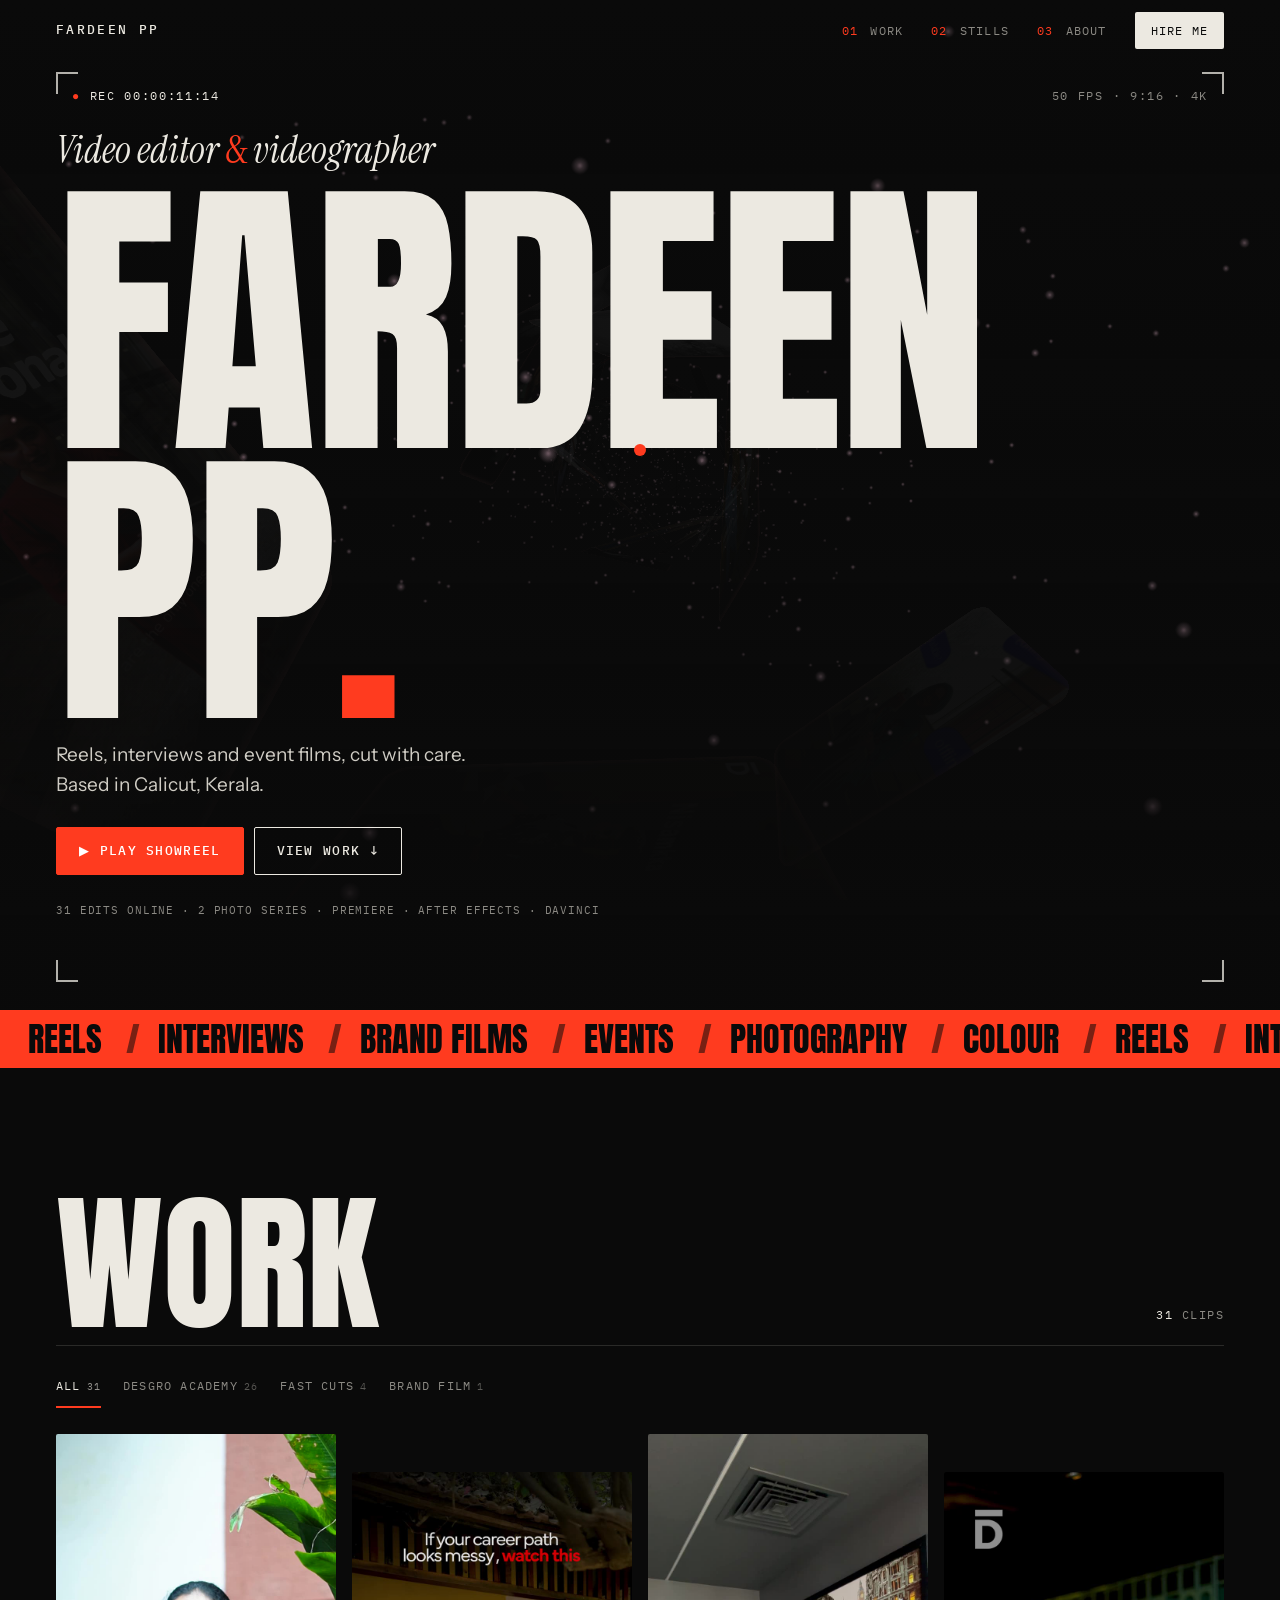
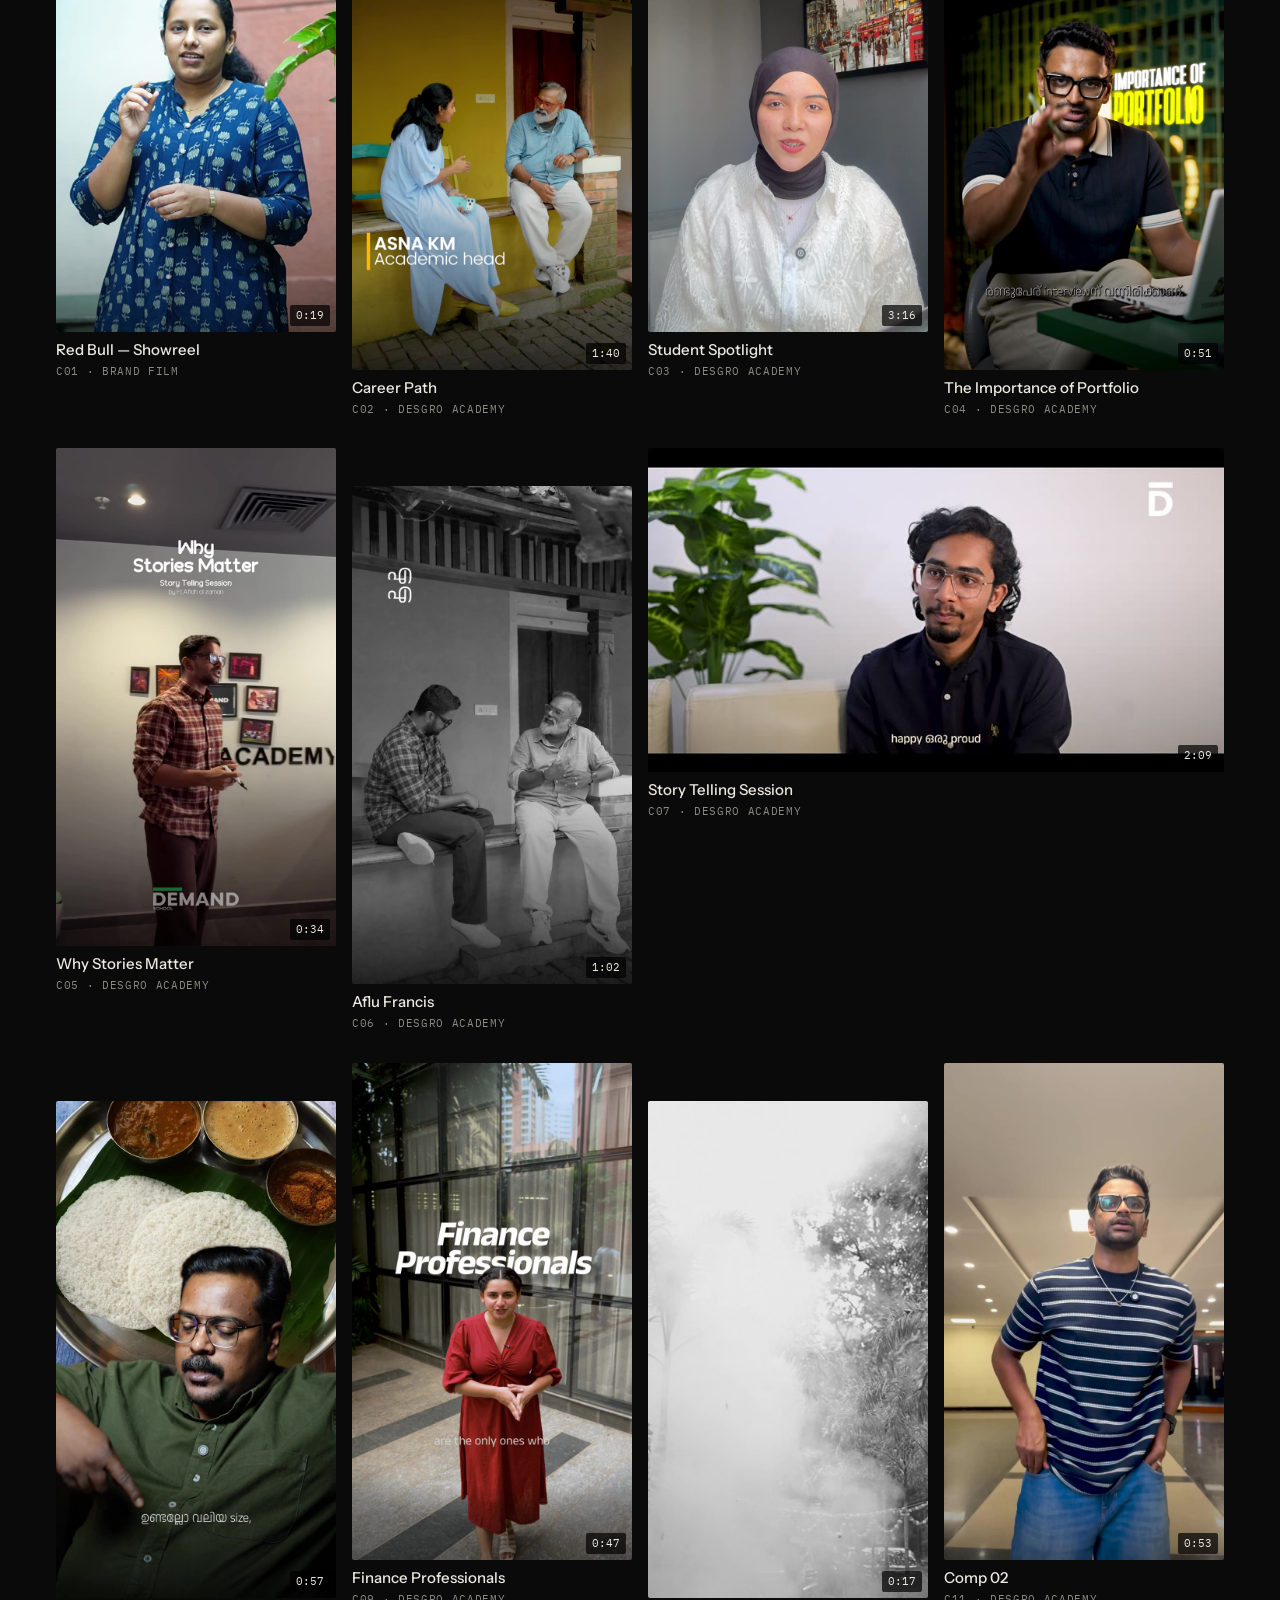
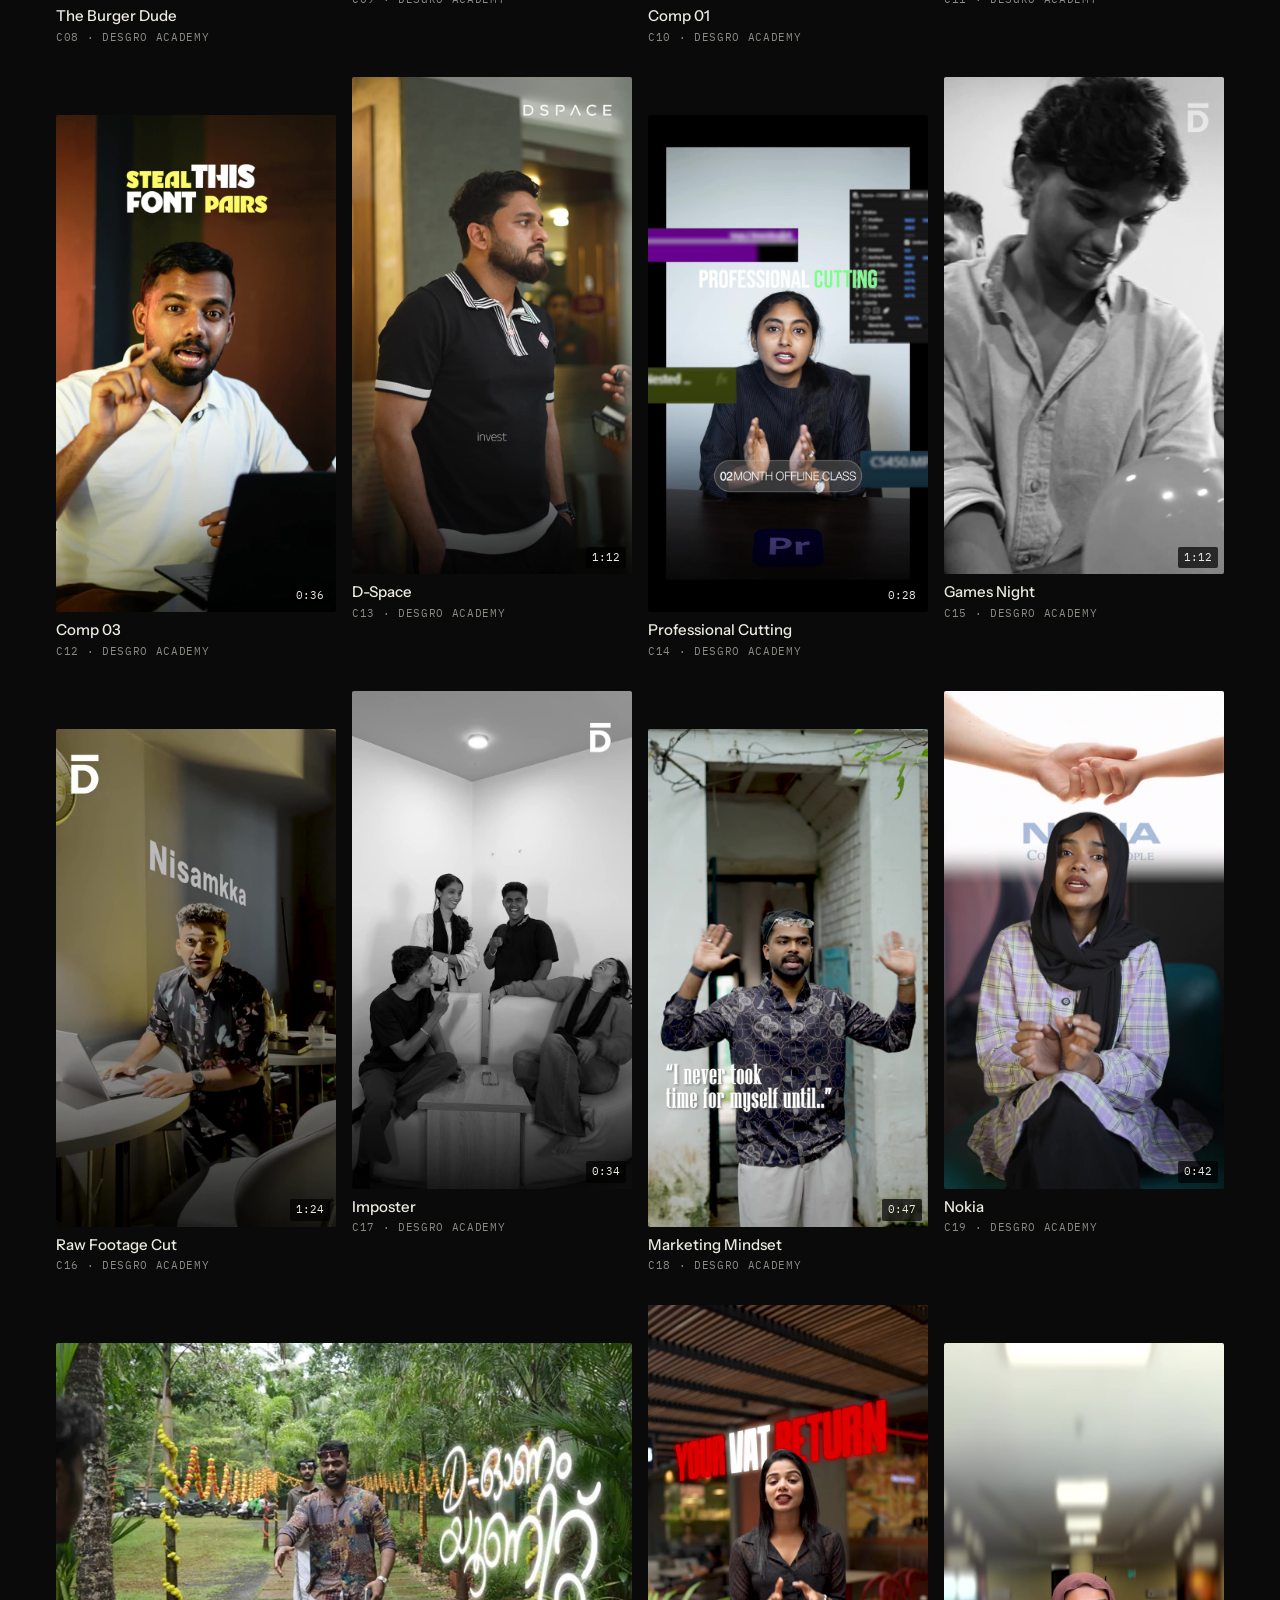
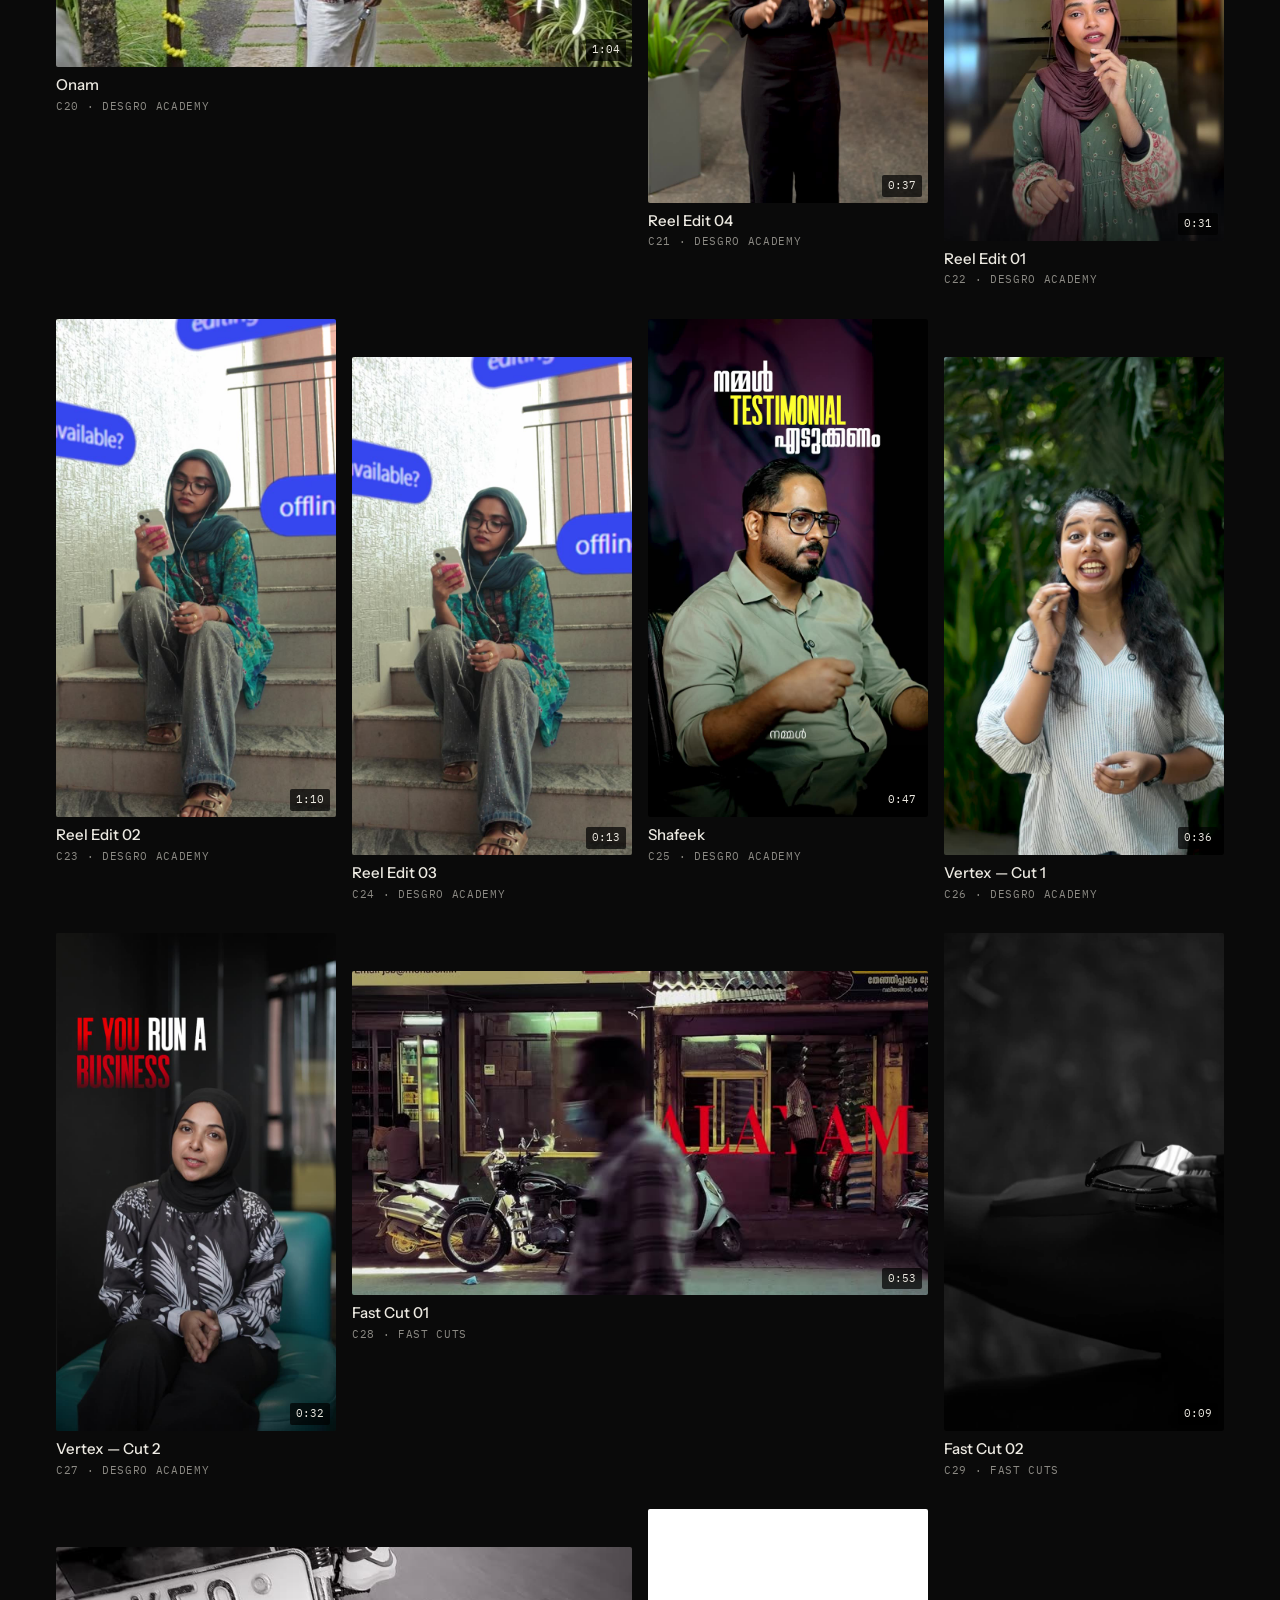
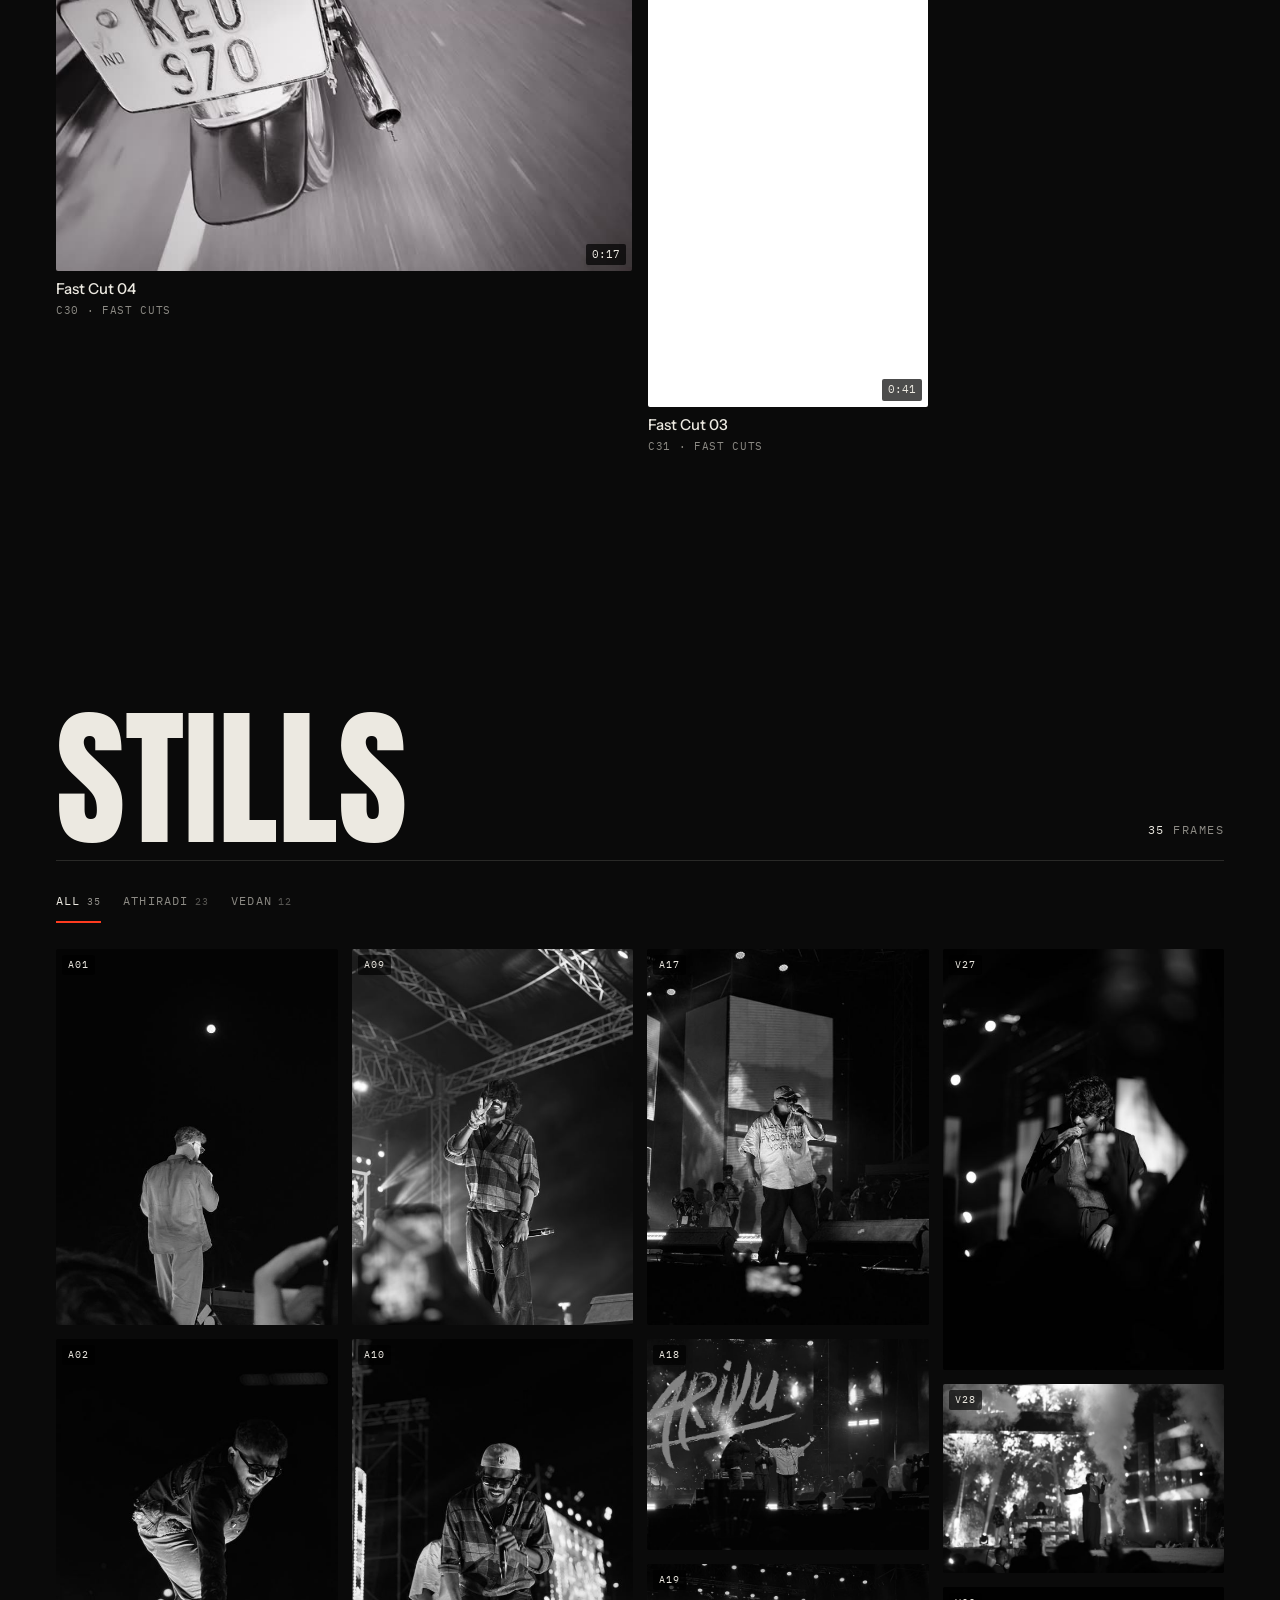
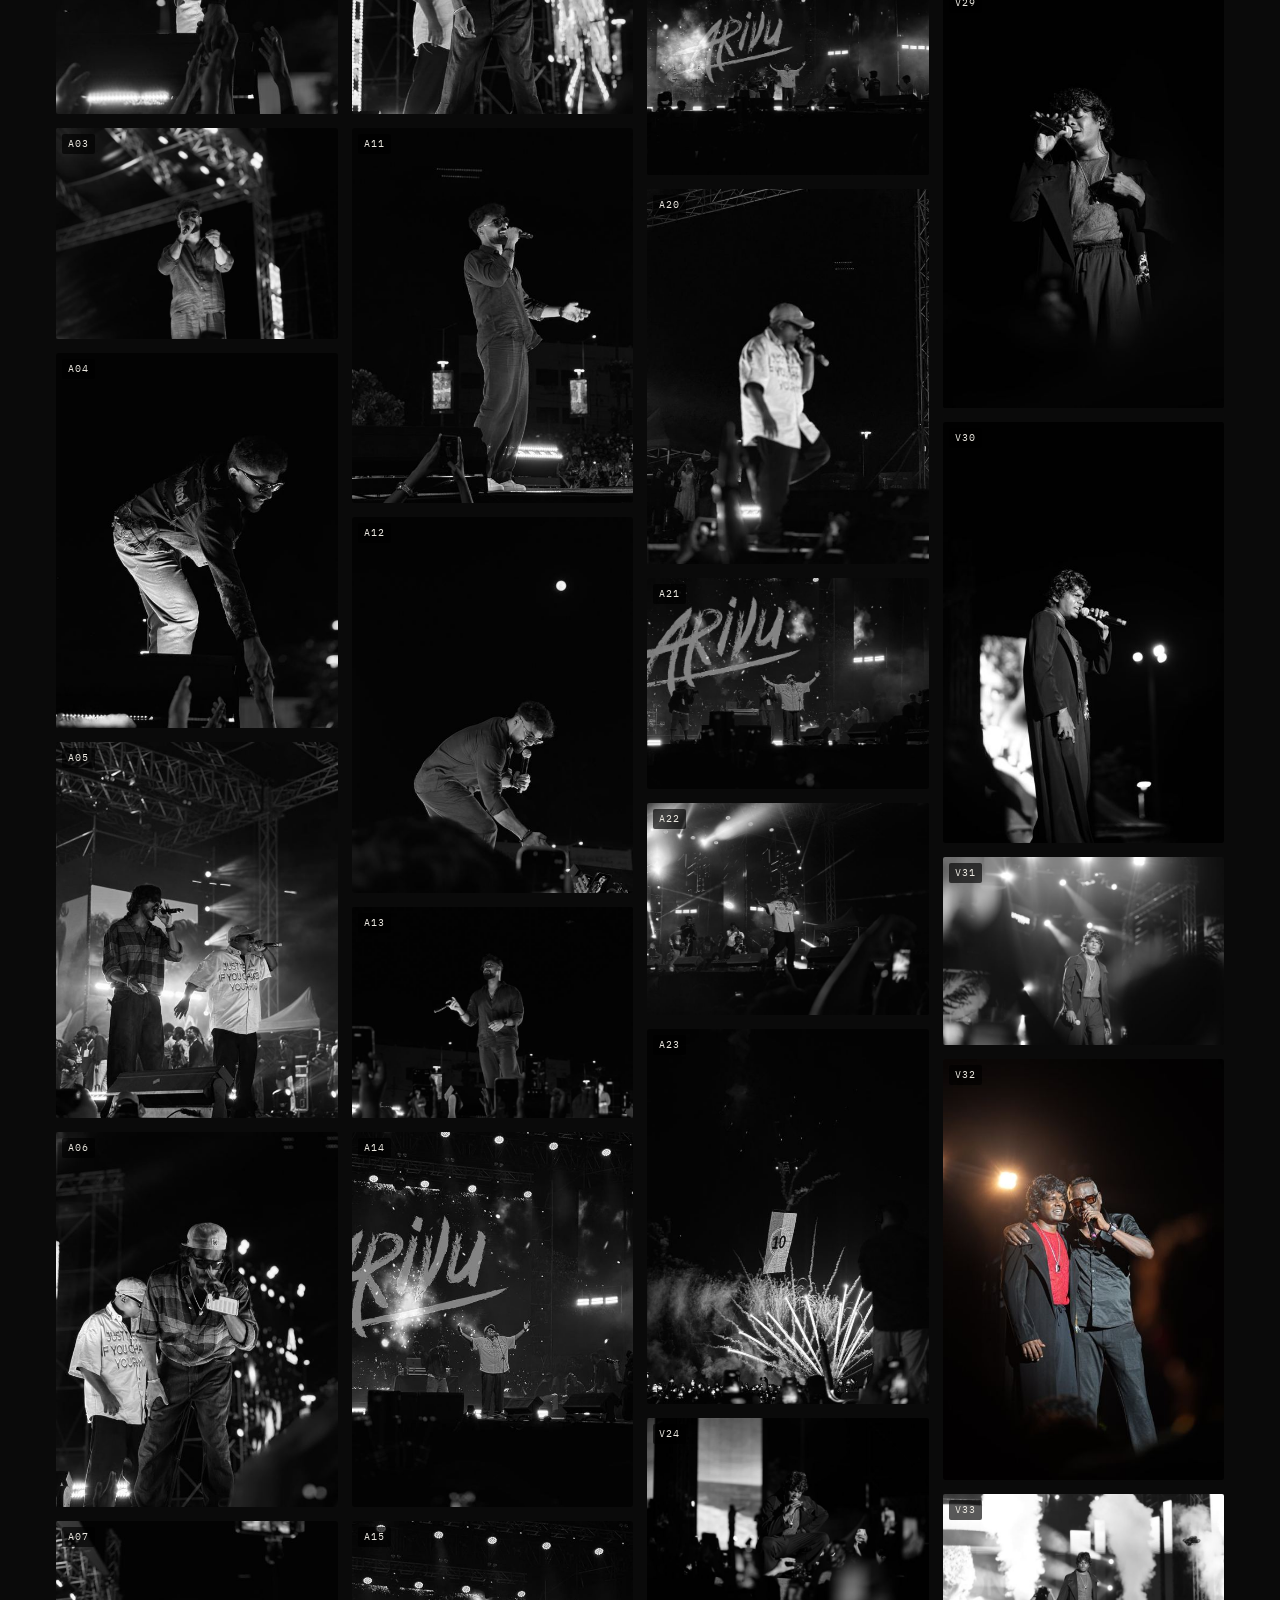
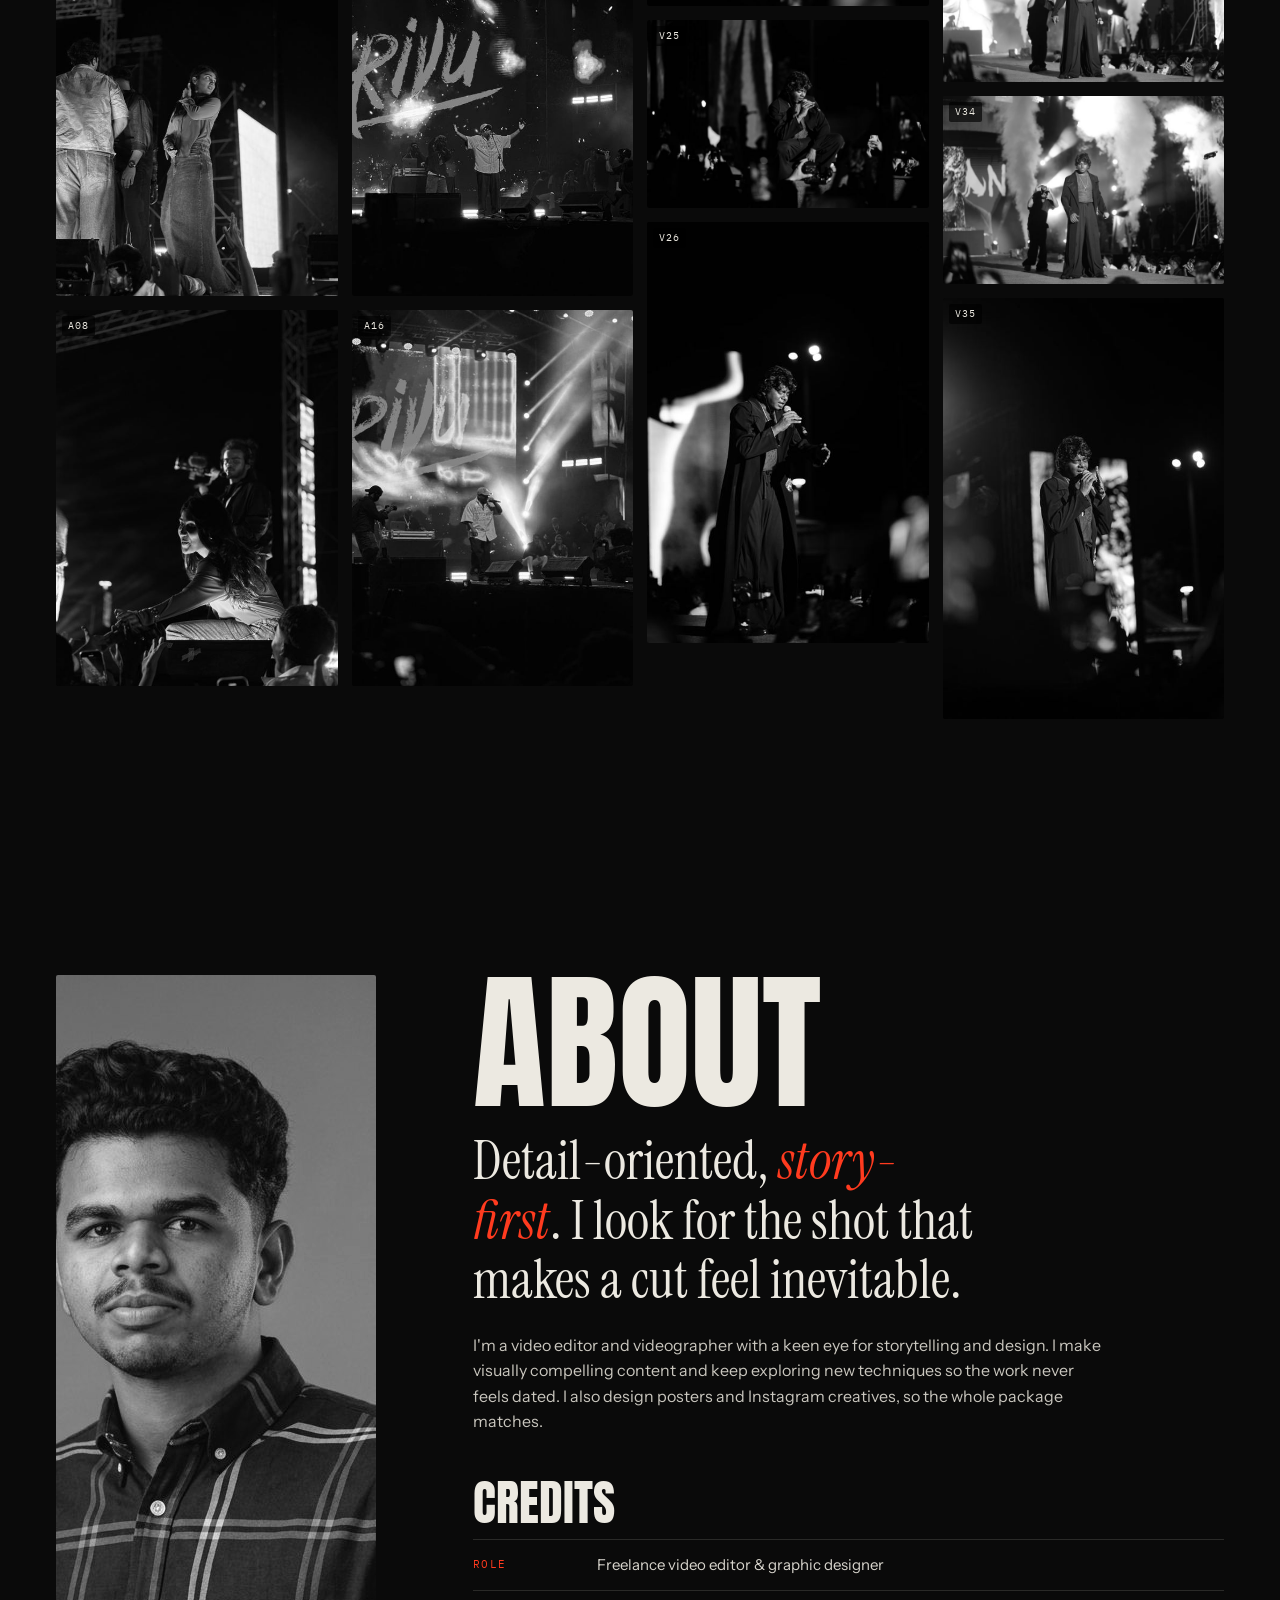
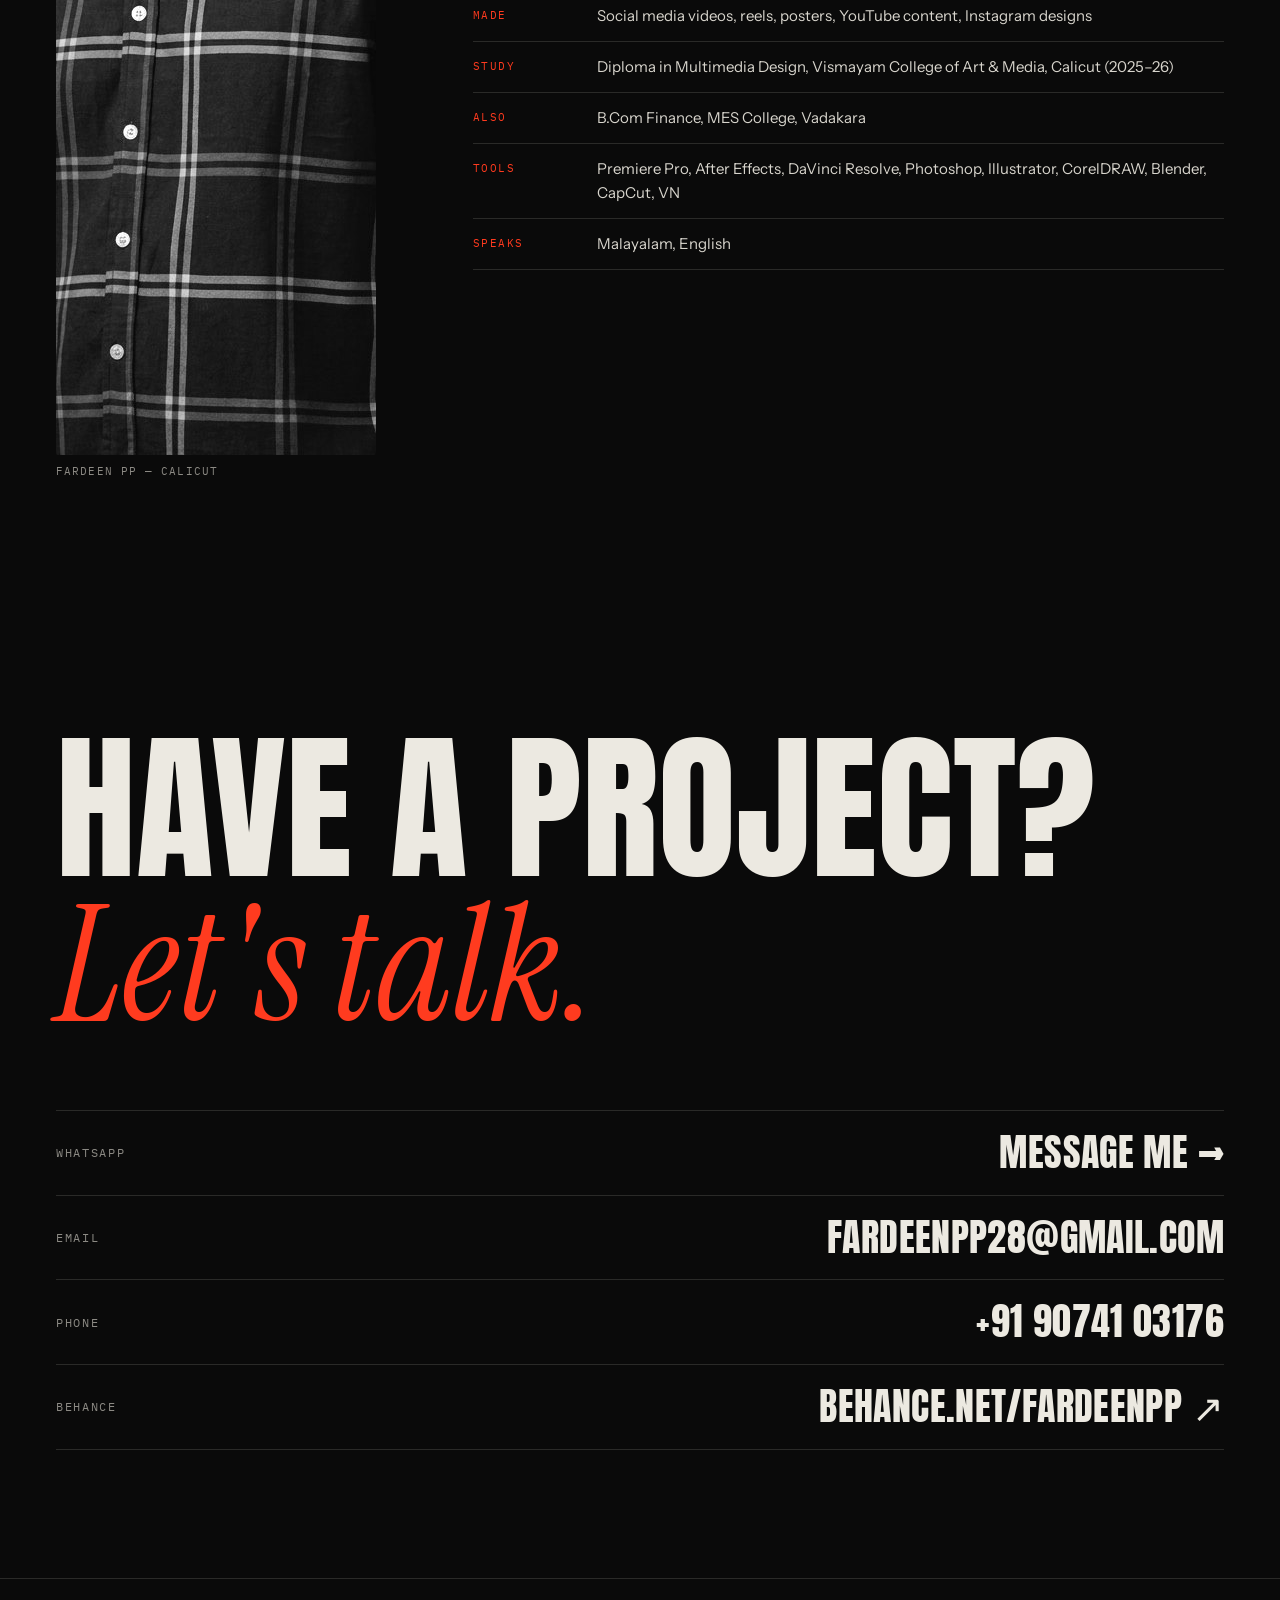
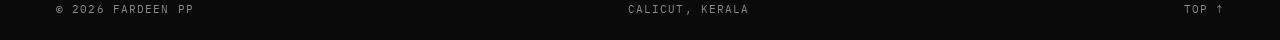
==== index.html @ 53437311 "Fardeen PP portfolio website Static portfolio: viewfinder-style hero, full-page Three.js background," ====
<!DOCTYPE html>
<html lang="en">
<head>
<meta charset="utf-8">
<meta name="viewport" content="width=device-width, initial-scale=1, viewport-fit=cover">
<title>Fardeen PP — Video Editor & Videographer, Calicut</title>
<meta name="description" content="Fardeen PP is a video editor and videographer based in Calicut, Kerala. Reels, interviews, brand and event films, and photography.">
<meta name="theme-color" content="#0a0a0a">
<meta property="og:type" content="website">
<meta property="og:title" content="Fardeen PP — Video Editor & Videographer">
<meta property="og:description" content="Reels, interviews, brand and event films from Calicut, Kerala.">
<link rel="icon" href="assets/favicon.svg" type="image/svg+xml">
<link rel="preconnect" href="https://fonts.googleapis.com">
<link rel="preconnect" href="https://fonts.gstatic.com" crossorigin>
<link href="https://fonts.googleapis.com/css2?family=Anton&family=Instrument+Serif:ital@0;1&family=IBM+Plex+Mono:wght@400;500&family=Instrument+Sans:wght@400;500;600&display=swap" rel="stylesheet">
<link rel="stylesheet" href="css/style.css">
<script type="application/ld+json">
{"@context":"https://schema.org","@type":"Person","name":"Fardeen PP","jobTitle":"Video Editor & Videographer",
"email":"fardeenpp28@gmail.com","telephone":"+919074103176","address":{"@type":"PostalAddress","addressLocality":"Calicut","addressRegion":"Kerala","addressCountry":"IN"},
"sameAs":["https://www.behance.net/fardeenpp"]}
</script>
</head>
<body class="loading">
<div class="loader" id="loader" role="status" aria-live="polite" aria-label="Loading portfolio">
  <span class="vf-c tl"></span><span class="vf-c tr"></span><span class="vf-c bl"></span><span class="vf-c br"></span>
  <div class="ld-top"><span>FARDEEN PP</span><span><b class="rec">●</b> LOADING REEL</span></div>
  <div class="ld-mid"><b id="ldPct">0</b><span>%</span></div>
  <div class="ld-bot"><span id="ldTc">00:00:00:00</span><span class="ld-bar"><i id="ldBar"></i></span></div>
</div>
<noscript><style>.loader{display:none!important}body.loading{overflow:auto!important}h1 .ln>span,.lede,.hero-actions,.hero-meta,.role{animation-play-state:running!important}</style></noscript>
<canvas class="bg3d" id="hero3d" aria-hidden="true"></canvas>
<div class="progress" id="progress"></div>
<div class="cursor" id="cursor" aria-hidden="true"><span id="cursorLabel"></span></div>
<a class="skip" href="#work">Skip to work</a>

<header class="nav" id="nav">
  <a href="#top" class="brand" aria-label="Fardeen PP — home">FARDEEN PP</a>
  <nav class="nav-links" aria-label="Primary">
    <a href="#work"><i>01</i> Work</a>
    <a href="#photography"><i>02</i> Stills</a>
    <a href="#about"><i>03</i> About</a>
    <a href="#contact" class="nav-cta">Hire me</a>
  </nav>
  <button class="menu-btn" id="menuBtn" aria-expanded="false" aria-controls="menu"><span>Menu</span></button>
</header>
<div class="menu" id="menu" hidden>
  <a href="#work"><i>01</i> Work</a>
  <a href="#photography"><i>02</i> Stills</a>
  <a href="#about"><i>03</i> About</a>
  <a href="#contact"><i>04</i> Contact</a>
  <p>fardeenpp28@gmail.com<br>+91 90741 03176</p>
</div>

<main id="top">
  <!-- HERO — styled as a camera viewfinder -->
  <section class="hero">
    <div class="hero-reel" aria-hidden="true" id="heroReel"></div>
    <div class="hero-shade"></div>

    <div class="vf" aria-hidden="true">
      <span class="vf-c tl"></span><span class="vf-c tr"></span><span class="vf-c bl"></span><span class="vf-c br"></span>
      <div class="vf-top"><span><b class="rec">●</b> REC <time id="tc">00:00:00:00</time></span><span class="vf-r">50 FPS · 9:16 · 4K</span></div>
    </div>

    <div class="hero-inner">
      <p class="role">Video editor <i>&amp;</i> videographer</p>
      <h1 aria-label="Fardeen PP">
        <span class="ln"><span>Fardeen</span></span>
        <span class="ln"><span>PP<em>.</em></span></span>
      </h1>
      <p class="lede">Reels, interviews and event films, cut with care. Based in Calicut, Kerala.</p>
      <div class="hero-actions">
        <button class="btn btn-solid" data-play="red-bull-red-bull">▶ Play showreel</button>
        <a class="btn" href="#work">View work ↓</a>
      </div>
      <p class="hero-meta"><span id="statVideos">30</span> edits online · 2 photo series · Premiere · After Effects · DaVinci</p>
    </div>
  </section>

  <!-- BAND -->
  <div class="band" aria-hidden="true">
    <div class="band-track">
      <span>Reels</span><span>Interviews</span><span>Brand films</span><span>Events</span><span>Photography</span><span>Colour</span>
      <span>Reels</span><span>Interviews</span><span>Brand films</span><span>Events</span><span>Photography</span><span>Colour</span>
    </div>
  </div>

  <!-- WORK -->
  <section class="section" id="work">
    <div class="wrap">
      <header class="head">
        <h2>Work</h2>
        <p class="count"><span id="workCount">0</span> clips</p>
      </header>
      <div class="tabs" role="tablist" aria-label="Filter work" id="filters"></div>
      <div class="grid" id="videoGrid"></div>
    </div>
  </section>

  <!-- PHOTOGRAPHY -->
  <section class="section alt" id="photography">
    <div class="wrap">
      <header class="head">
        <h2>Stills</h2>
        <p class="count"><span id="photoCount">0</span> frames</p>
      </header>
      <div class="tabs" id="photoFilters" role="tablist" aria-label="Photo series"></div>
      <div class="masonry" id="photoGrid"></div>
    </div>
  </section>

  <!-- ABOUT -->
  <section class="section" id="about">
    <div class="wrap about">
      <figure class="about-photo">
        <img src="assets/fardeen-portrait.jpg" alt="Portrait of Fardeen PP" width="720" height="1080" loading="lazy">
        <figcaption>Fardeen PP — Calicut</figcaption>
      </figure>
      <div class="about-copy">
        <h2>About</h2>
        <p class="pull">Detail-oriented, <i>story-first</i>. I look for the shot that makes a cut feel inevitable.</p>
        <p>I'm a video editor and videographer with a keen eye for storytelling and design. I make visually compelling content and keep exploring new techniques so the work never feels dated. I also design posters and Instagram creatives, so the whole package matches.</p>

        <h3>Credits</h3>
        <dl class="credits">
          <div><dt>Role</dt><dd>Freelance video editor &amp; graphic designer</dd></div>
          <div><dt>Made</dt><dd>Social media videos, reels, posters, YouTube content, Instagram designs</dd></div>
          <div><dt>Study</dt><dd>Diploma in Multimedia Design, Vismayam College of Art &amp; Media, Calicut (2025–26)</dd></div>
          <div><dt>Also</dt><dd>B.Com Finance, MES College, Vadakara</dd></div>
          <div><dt>Tools</dt><dd>Premiere Pro, After Effects, DaVinci Resolve, Photoshop, Illustrator, CorelDRAW, Blender, CapCut, VN</dd></div>
          <div><dt>Speaks</dt><dd>Malayalam, English</dd></div>
        </dl>
      </div>
    </div>
  </section>

  <!-- CONTACT -->
  <section class="section contact" id="contact">
    <div class="wrap">
      <h2 class="big">Have a project?<br><i>Let's talk.</i></h2>
      <ul class="links">
        <li><a href="https://wa.me/919074103176?text=Hi%20Fardeen%2C%20I%20saw%20your%20portfolio%20and%20would%20like%20to%20work%20together." target="_blank" rel="noopener"><span>WhatsApp</span><b>Message me →</b></a></li>
        <li><a href="mailto:fardeenpp28@gmail.com"><span>Email</span><b>fardeenpp28@gmail.com</b></a></li>
        <li><a href="tel:+919074103176"><span>Phone</span><b>+91 90741 03176</b></a></li>
        <li><a href="https://www.behance.net/fardeenpp" target="_blank" rel="noopener"><span>Behance</span><b>behance.net/fardeenpp ↗</b></a></li>
      </ul>
    </div>
  </section>
</main>

<footer class="footer">
  <div class="wrap">
    <span>© <span id="yr">2026</span> Fardeen PP</span>
    <span>Calicut, Kerala</span>
    <a href="#top">Top ↑</a>
  </div>
</footer>

<!-- LIGHTBOX -->
<div class="lightbox" id="lightbox" role="dialog" aria-modal="true" aria-label="Media viewer" hidden>
  <button class="lb-close" aria-label="Close">Close ✕</button>
  <button class="lb-nav prev" aria-label="Previous">←</button>
  <button class="lb-nav next" aria-label="Next">→</button>
  <div class="lb-stage" id="lbStage"></div>
  <p class="lb-caption" id="lbCaption"></p>
</div>

<script src="js/data.js"></script>
<script src="js/main.js"></script>
<script type="module" src="js/hero3d.js"></script>
<script>setTimeout(function(){var l=document.getElementById("loader");if(l&&document.body.classList.contains("loading")){document.body.classList.remove("loading");document.body.classList.add("ready");l.style.display="none"}},12000)</script>
</body>
</html>
---- css/style.css ----
/* Fardeen PP — portfolio. Mobile-first. Visual language: camera viewfinder, timecode, clip numbers, film credits. */
:root{
  --bg:#0a0a0a; --paper:#ece9e1; --mut:#8c8a84; --line:#2a2a28; --rec:#ff3b1f;
  --display:"Anton","Impact","Arial Narrow",sans-serif;
  --serif:"Instrument Serif",Georgia,serif;
  --mono:"IBM Plex Mono",ui-monospace,Menlo,monospace;
  --body:"Instrument Sans",system-ui,-apple-system,"Segoe UI",sans-serif;
  --pad:clamp(16px,4.5vw,56px); --wrap:1320px;
}
*{box-sizing:border-box;margin:0;padding:0;-webkit-tap-highlight-color:transparent}
html{scroll-behavior:smooth;scroll-padding-top:64px;-webkit-text-size-adjust:100%}
body{background:var(--bg);color:var(--paper);font:400 16px/1.6 var(--body);-webkit-font-smoothing:antialiased;overflow-x:hidden}
img,video{display:block;max-width:100%}
a{color:inherit;text-decoration:none}
button{font:inherit;color:inherit;background:none;border:0;cursor:pointer;text-align:inherit}
ul{list-style:none}
i{font-style:normal}
:focus-visible{outline:2px solid var(--rec);outline-offset:3px}
.skip{position:absolute;left:-999px;top:8px;background:var(--rec);color:#fff;padding:8px 14px;z-index:300}
.skip:focus{left:8px}
.wrap{max-width:var(--wrap);margin:0 auto;padding:0 var(--pad);position:relative;z-index:1}
.mono,.brand,.nav a,.tabs button,.count,.hero-meta,.vf,.credits dt,figcaption,.card .meta small,.dur,.photo .no,.lb-caption,.footer{font-family:var(--mono)}

/* ---------- 3D background (fixed, whole page) ---------- */
.bg3d{position:fixed;inset:0;width:100%;height:100%;z-index:-1;pointer-events:none}
.progress{position:fixed;top:0;left:0;height:3px;width:100%;z-index:90;background:var(--rec);transform-origin:0 50%;transform:scaleX(0)}

/* ---------- NAV ---------- */
.nav{position:fixed;inset:0 0 auto 0;z-index:80;display:flex;justify-content:space-between;align-items:center;
  padding:calc(12px + env(safe-area-inset-top)) var(--pad) 12px;transition:background .3s}
.nav.scrolled{background:rgba(10,10,10,.82);backdrop-filter:blur(10px);-webkit-backdrop-filter:blur(10px)}
.brand{font-size:13px;font-weight:500;letter-spacing:.18em}
.nav-links{display:none;gap:28px;font-size:12px;letter-spacing:.1em;text-transform:uppercase;align-items:center}
.nav-links a{color:var(--mut);transition:color .2s}
.nav-links a:hover{color:var(--paper)}
.nav-links i{color:var(--rec);margin-right:4px}
.nav-links .nav-cta{color:#0a0a0a;background:var(--paper);padding:9px 16px;border-radius:2px}
.nav-links .nav-cta:hover{background:var(--rec);color:#fff}
.menu-btn{font:500 12px var(--mono);letter-spacing:.14em;text-transform:uppercase;border:1px solid #555;padding:0 14px;height:40px;border-radius:2px}
.menu{position:fixed;inset:0;z-index:70;background:rgba(10,10,10,.97);display:flex;flex-direction:column;justify-content:center;gap:4px;padding:90px var(--pad) 40px}
.menu[hidden]{display:none}
.menu a{font:400 clamp(44px,13vw,72px)/1.15 var(--display);text-transform:uppercase}
.menu a i{font:400 13px var(--mono);color:var(--rec);vertical-align:top;margin-right:10px}
.menu p{margin-top:28px;font:400 13px/1.7 var(--mono);color:var(--mut)}
body.menu-open{overflow:hidden}

/* ---------- HERO / viewfinder ---------- */
.hero{position:relative;min-height:100svh;display:flex;align-items:flex-end;overflow:hidden}
.hero-reel{position:absolute;inset:0;z-index:-2;display:flex;gap:8px;padding:0 8px;opacity:.5}
.hero-col{flex:1;display:flex;flex-direction:column;gap:8px}
.hero-col img{width:100%;aspect-ratio:9/16;object-fit:cover}
body.webgl .hero-reel{display:none}
.hero-shade{position:absolute;inset:0;z-index:-1;
  background:linear-gradient(to top,rgba(10,10,10,.92) 8%,rgba(10,10,10,.35) 55%,rgba(10,10,10,.6))}
.vf{position:absolute;inset:calc(72px + env(safe-area-inset-top)) var(--pad) 28px;pointer-events:none;font-size:11px;letter-spacing:.14em;text-transform:uppercase}
.vf-c{position:absolute;width:22px;height:22px;border:0 solid rgba(236,233,225,.75)}
.vf-c.tl{top:0;left:0;border-width:2px 0 0 2px}.vf-c.tr{top:0;right:0;border-width:2px 2px 0 0}
.vf-c.bl{bottom:0;left:0;border-width:0 0 2px 2px}.vf-c.br{bottom:0;right:0;border-width:0 2px 2px 0}
.vf-top{position:absolute;top:14px;left:16px;right:16px;display:flex;justify-content:space-between;gap:12px;color:var(--paper)}
.vf-r{color:var(--mut);text-align:right}
.rec{color:var(--rec);animation:blink 1.2s steps(2,start) infinite}
@keyframes blink{50%{opacity:0}}
.hero-inner{width:100%;max-width:var(--wrap);margin:0 auto;padding:130px var(--pad) calc(70px + env(safe-area-inset-bottom));will-change:transform,opacity}
.role{font:400 clamp(22px,4.4vw,38px)/1.1 var(--serif);font-style:italic;color:var(--paper);margin-bottom:6px}
.role i{color:var(--rec)}
h1{font:400 clamp(84px,26vw,300px)/.84 var(--display);text-transform:uppercase;letter-spacing:-.01em}
h1 em{font-style:normal;color:var(--rec)}
h1 .ln{display:block;overflow:hidden;padding-top:.06em}
h1 .ln>span{display:inline-block;transform:translateY(105%);animation:rise 1s cubic-bezier(.2,.8,.2,1) forwards}
h1 .ln:nth-child(2)>span{animation-delay:.12s}
@keyframes rise{to{transform:none}}
.lede{max-width:34ch;margin:22px 0 26px;font-size:clamp(16px,2vw,19px);color:#cfccc4}
.hero-actions{display:flex;flex-wrap:wrap;gap:10px}
.btn{display:inline-flex;align-items:center;justify-content:center;gap:10px;min-height:48px;padding:0 22px;border:1px solid var(--paper);border-radius:2px;
  font:500 13px var(--mono);letter-spacing:.1em;text-transform:uppercase;transition:background .2s,color .2s,border-color .2s}
.btn:hover{background:var(--paper);color:#0a0a0a}
.btn-solid{background:var(--rec);border-color:var(--rec);color:#fff}
.btn-solid:hover{background:var(--paper);border-color:var(--paper);color:#0a0a0a}
.hero-meta{margin-top:26px;font-size:11px;letter-spacing:.08em;color:var(--mut);text-transform:uppercase;line-height:1.8}
.lede,.hero-actions,.hero-meta,.role{opacity:0;animation:fadeup .8s .45s ease forwards}
.lede{animation-delay:.6s}.hero-actions{animation-delay:.75s}.hero-meta{animation-delay:.9s}
@keyframes fadeup{from{opacity:0;transform:translateY(14px)}to{opacity:1;transform:none}}

/* ---------- band ---------- */
.band{background:var(--rec);color:#0a0a0a;overflow:hidden;padding:12px 0;position:relative;z-index:2}
.band-track{display:flex;width:max-content;animation:marq 28s linear infinite}
.band span{font:400 clamp(20px,4vw,34px)/1 var(--display);text-transform:uppercase;white-space:nowrap;padding:0 clamp(14px,2.4vw,28px);position:relative}
.band span::after{content:"/";position:absolute;right:-.3em;opacity:.55}
@keyframes marq{to{transform:translateX(-50%)}}

/* ---------- sections ---------- */
.section{padding:clamp(64px,10vw,130px) 0;position:relative}
body.webgl #work{background:rgba(10,10,10,.5)}
body.webgl .section.alt{background:rgba(10,10,10,.4)}
body.webgl #about{background:rgba(10,10,10,.6)}
body.webgl .contact{background:rgba(10,10,10,.5)}
.head{display:flex;justify-content:space-between;align-items:flex-end;gap:16px;border-bottom:1px solid var(--line);padding-bottom:14px;margin-bottom:18px}
h2{font:400 clamp(56px,13vw,150px)/.9 var(--display);text-transform:uppercase}
.count{font-size:12px;letter-spacing:.12em;text-transform:uppercase;color:var(--mut);padding-bottom:.6em}
.count span{color:var(--paper)}
.tabs{display:flex;gap:6px 22px;flex-wrap:wrap;margin-bottom:26px}
.tabs button{font-size:12px;letter-spacing:.1em;text-transform:uppercase;color:var(--mut);padding:10px 0;min-height:44px;border-bottom:2px solid transparent}
.tabs button[aria-selected="true"]{color:var(--paper);border-bottom-color:var(--rec)}
.tabs button:hover{color:var(--paper)}
.tabs small{margin-left:6px;opacity:.6}

/* ---------- video grid: contact-sheet with clip captions ---------- */
.grid{display:grid;grid-template-columns:repeat(2,1fr);gap:22px 10px;align-items:start}
.card{display:block;width:100%;cursor:pointer}
.card.hide{display:none}
.thumb{position:relative;display:block;aspect-ratio:9/16;overflow:hidden;background:#161614;border-radius:2px;outline:1px solid transparent;transition:outline-color .2s}
.card.wide{grid-column:1/-1}
.card.wide .thumb{aspect-ratio:16/9}
.thumb img,.thumb video{position:absolute;inset:0;width:100%;height:100%;object-fit:cover}
.thumb img{transition:transform .6s cubic-bezier(.2,.7,.2,1)}
.thumb video{opacity:0;transition:opacity .25s}
.card.playing video{opacity:1}
.card:hover .thumb{outline-color:var(--rec)}
.card:hover .thumb img{transform:scale(1.04)}
.dur{position:absolute;right:6px;bottom:6px;z-index:2;font-size:11px;background:rgba(0,0,0,.7);padding:2px 6px;border-radius:2px}
.play{position:absolute;left:8px;top:8px;z-index:2;font:500 10px var(--mono);letter-spacing:.12em;background:var(--rec);color:#fff;padding:3px 7px;border-radius:2px;opacity:0;transition:opacity .2s}
.card:hover .play{opacity:1}
.meta{display:block;padding-top:9px}
.meta b{display:block;font:500 15px/1.25 var(--body)}
.meta small{display:block;margin-top:3px;font-size:11px;letter-spacing:.06em;color:var(--mut);text-transform:uppercase}

/* ---------- photos ---------- */
.masonry{columns:2;column-gap:10px}
.photo{position:relative;display:block;width:100%;margin-bottom:10px;break-inside:avoid;overflow:hidden;background:#161614;border-radius:2px;cursor:zoom-in}
.photo img{width:100%;height:auto;transition:transform .6s cubic-bezier(.2,.7,.2,1)}
.photo:hover img{transform:scale(1.04)}
.photo .no{position:absolute;left:6px;top:6px;font-size:10px;letter-spacing:.1em;background:rgba(0,0,0,.65);padding:2px 6px;border-radius:2px}
.photo.hide{display:none}

/* ---------- about ---------- */
.about{display:grid;gap:36px}
.about-photo{max-width:320px}
.about-photo img{width:100%;aspect-ratio:2/3;object-fit:cover;object-position:50% 0;border-radius:2px;filter:grayscale(1) contrast(1.05);transition:filter .5s;transform:scale(1.0)}
.about-photo:hover img{filter:none}
figcaption{margin-top:8px;font-size:11px;letter-spacing:.1em;text-transform:uppercase;color:var(--mut)}
.pull{font:400 clamp(28px,4.6vw,54px)/1.1 var(--serif);margin:22px 0 22px;max-width:20ch}
.pull i{font-style:italic;color:var(--rec)}
.about-copy>p:not(.pull){color:#c9c6be;max-width:58ch}
h3{font:400 clamp(32px,5vw,48px)/1 var(--display);text-transform:uppercase;margin:44px 0 12px}
.credits{border-top:1px solid var(--line)}
.credits div{display:grid;grid-template-columns:76px 1fr;gap:14px;padding:13px 0;border-bottom:1px solid var(--line)}
.credits dt{font-size:11px;letter-spacing:.14em;text-transform:uppercase;color:var(--rec);padding-top:3px}
.credits dd{color:#d8d5cd;font-size:15px}

/* ---------- contact ---------- */
.big{font-size:clamp(52px,12.5vw,180px)}
.big i{font:italic 400 1em/.9 var(--serif);text-transform:none;color:var(--rec)}
.links{margin-top:clamp(36px,6vw,72px);border-top:1px solid var(--line)}
.links a{display:flex;flex-wrap:wrap;justify-content:space-between;align-items:center;gap:6px 20px;padding:20px 0;border-bottom:1px solid var(--line);min-height:64px;transition:padding .25s,background .25s,color .25s}
.links span{font:400 12px var(--mono);letter-spacing:.14em;text-transform:uppercase;color:var(--mut)}
.links b{font:400 clamp(20px,3.4vw,38px)/1.15 var(--display);text-transform:uppercase;letter-spacing:.01em;overflow-wrap:anywhere}
.links a:hover{background:var(--rec);padding-inline:18px;color:#fff}
.links a:hover span{color:#fff}
.footer{padding:22px 0 calc(22px + env(safe-area-inset-bottom));border-top:1px solid var(--line);font-size:11px;letter-spacing:.1em;text-transform:uppercase;color:var(--mut);background:rgba(10,10,10,.9);position:relative;z-index:2}
.footer .wrap{display:flex;justify-content:space-between;gap:12px;flex-wrap:wrap}
.footer a:hover{color:var(--paper)}

/* ---------- lightbox ---------- */
.lightbox{position:fixed;inset:0;z-index:100;background:#050505;display:flex;flex-direction:column;align-items:center;justify-content:center;
  padding:calc(56px + env(safe-area-inset-top)) 12px calc(76px + env(safe-area-inset-bottom))}
.lightbox[hidden]{display:none}
.lb-stage{flex:1;min-height:0;width:100%;display:flex;align-items:center;justify-content:center}
.lb-stage video,.lb-stage img{max-width:100%;max-height:100%;background:#000;border-radius:2px}
.lb-caption{margin-top:10px;color:var(--mut);font-size:11px;letter-spacing:.1em;text-transform:uppercase;text-align:center}
.lb-close{position:absolute;top:calc(10px + env(safe-area-inset-top));right:var(--pad);height:44px;padding:0 14px;font:500 12px var(--mono);letter-spacing:.1em;text-transform:uppercase;border:1px solid #555;border-radius:2px}
.lb-nav{position:absolute;bottom:calc(14px + env(safe-area-inset-bottom));width:56px;height:48px;font:400 22px var(--mono);border:1px solid #555;border-radius:2px;text-align:center}
.lb-nav.prev{left:calc(50% - 64px)}.lb-nav.next{left:calc(50% + 8px)}
.lb-close:hover,.lb-nav:hover{background:var(--paper);color:#0a0a0a}

/* ---------- cursor (desktop) ---------- */
.cursor{position:fixed;left:0;top:0;z-index:200;pointer-events:none;display:none;align-items:center;justify-content:center;
  width:12px;height:12px;margin:-6px 0 0 -6px;background:var(--rec);border-radius:50%;transition:width .2s,height .2s,margin .2s}
.cursor span{font:500 10px var(--mono);letter-spacing:.12em;color:#fff;opacity:0}
@media (hover:hover) and (pointer:fine){
  body.cursor-on,body.cursor-on a,body.cursor-on button{cursor:none}
  body.cursor-on .cursor{display:flex}
  .cursor.big{width:76px;height:76px;margin:-38px 0 0 -38px}.cursor.big span{opacity:1}
  .cursor.link{width:34px;height:34px;margin:-17px 0 0 -17px;background:rgba(255,59,31,.35)}
}

/* ---------- reveal ---------- */
.reveal{opacity:0;transform:translateY(26px);transition:opacity .7s,transform .7s cubic-bezier(.2,.7,.2,1)}
.reveal.in{opacity:1;transform:none}

/* ---------- tablet+ ---------- */
@media (min-width:700px){
  .grid{grid-template-columns:repeat(3,1fr);gap:30px 16px}
  .card.wide{grid-column:span 2}
  .grid .card:nth-child(3n+2){margin-top:34px}      /* staggered, like a hand-laid contact sheet */
  .masonry{columns:3;column-gap:14px}.photo{margin-bottom:14px}
  .about{grid-template-columns:minmax(220px,340px) 1fr;gap:clamp(32px,6vw,90px)}
  .about-photo{position:sticky;top:90px;align-self:start}
  .credits div{grid-template-columns:110px 1fr}
}
@media (min-width:900px){
  .nav-links{display:flex}.menu-btn{display:none}
  .hero-inner{padding-bottom:90px}
  .vf{font-size:12px}
}
@media (min-width:1200px){
  .grid{grid-template-columns:repeat(4,1fr)}
  .grid .card:nth-child(3n+2){margin-top:0}
  .grid .card:nth-child(4n+2),.grid .card:nth-child(4n+4){margin-top:38px}
  .masonry{columns:4}
}
@media (max-width:380px){.vf-r{display:none}}
@media (hover:none){.play{display:none}}
@media (prefers-reduced-motion:reduce){
  *,*::before,*::after{animation:none!important;transition:none!important}
  html{scroll-behavior:auto}
  .reveal,.lede,.hero-actions,.hero-meta,.role,h1 .ln>span{opacity:1;transform:none}
}

/* ---------- loading screen + gated intro ---------- */
body.loading{overflow:hidden}
.loader{position:fixed;inset:0;z-index:500;background:#0a0a0a;color:var(--paper);display:flex;flex-direction:column;justify-content:space-between;
  padding:calc(28px + env(safe-area-inset-top)) var(--pad) calc(28px + env(safe-area-inset-bottom));transition:transform 1.1s cubic-bezier(.77,0,.18,1)}
.loader.done{transform:translateY(-101%)}
.loader .vf-c{position:absolute;width:22px;height:22px;border:0 solid rgba(236,233,225,.7)}
.loader .vf-c.tl{top:14px;left:14px;border-width:2px 0 0 2px}.loader .vf-c.tr{top:14px;right:14px;border-width:2px 2px 0 0}
.loader .vf-c.bl{bottom:14px;left:14px;border-width:0 0 2px 2px}.loader .vf-c.br{bottom:14px;right:14px;border-width:0 2px 2px 0}
.ld-top,.ld-bot{display:flex;justify-content:space-between;align-items:center;gap:16px;font:400 12px var(--mono);letter-spacing:.16em;text-transform:uppercase;padding:0 8px}
.ld-mid{display:flex;align-items:flex-start;justify-content:center}
.ld-mid b{font:400 clamp(110px,34vw,320px)/.85 var(--display);font-variant-numeric:tabular-nums;min-width:2.1ch;text-align:right}
.ld-mid span{font:400 clamp(24px,6vw,56px)/1 var(--display);color:var(--rec);margin:.12em 0 0 .08em}
.ld-bar{flex:1;max-width:60%;height:2px;background:#2a2a28;position:relative;overflow:hidden}
.ld-bar i{position:absolute;inset:0;background:var(--rec);transform-origin:0 50%;transform:scaleX(0)}
/* hero intro waits for the loader to finish */
body:not(.ready) h1 .ln>span,body:not(.ready) .role,body:not(.ready) .lede,body:not(.ready) .hero-actions,body:not(.ready) .hero-meta{animation-play-state:paused}
body:not(.ready) .vf{opacity:0}
.vf{transition:opacity 1.2s .6s}
h1 .ln>span{animation-duration:1.5s}
@media (prefers-reduced-motion:reduce){.loader{transition:none}}
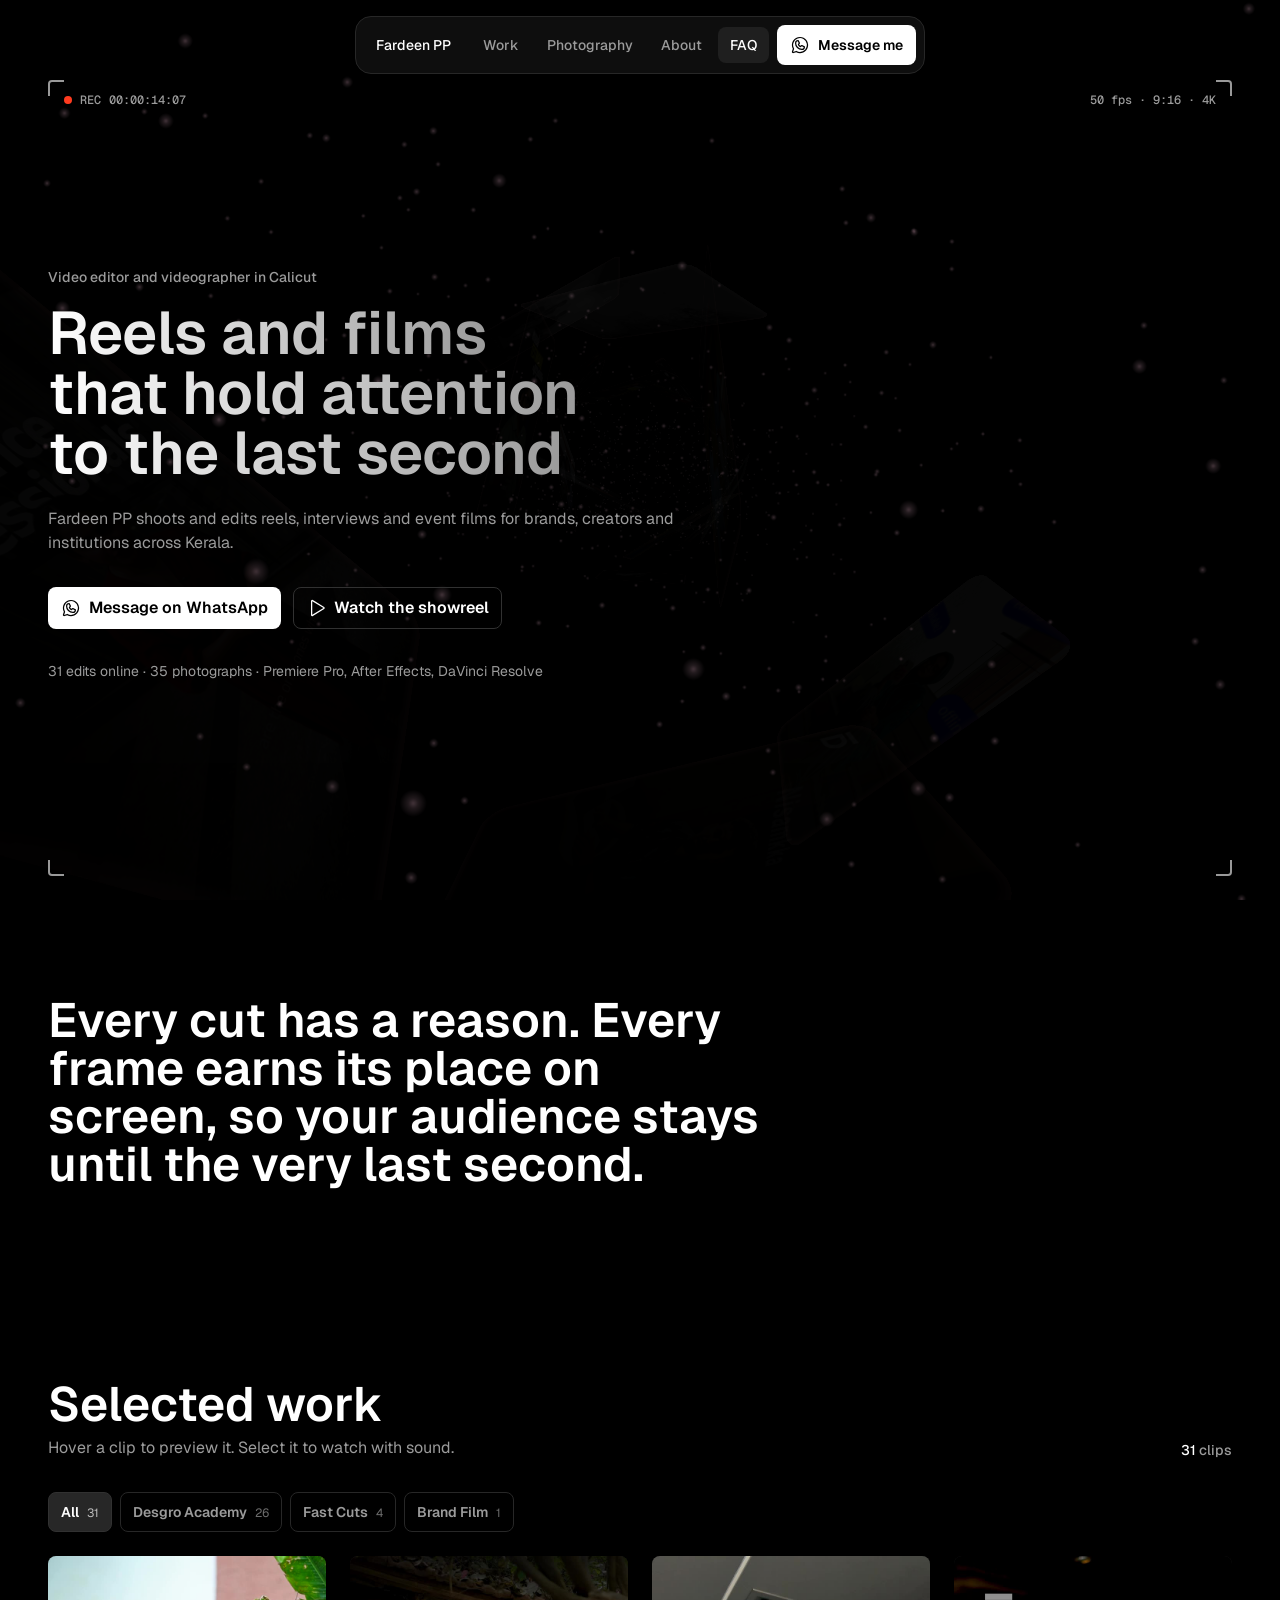
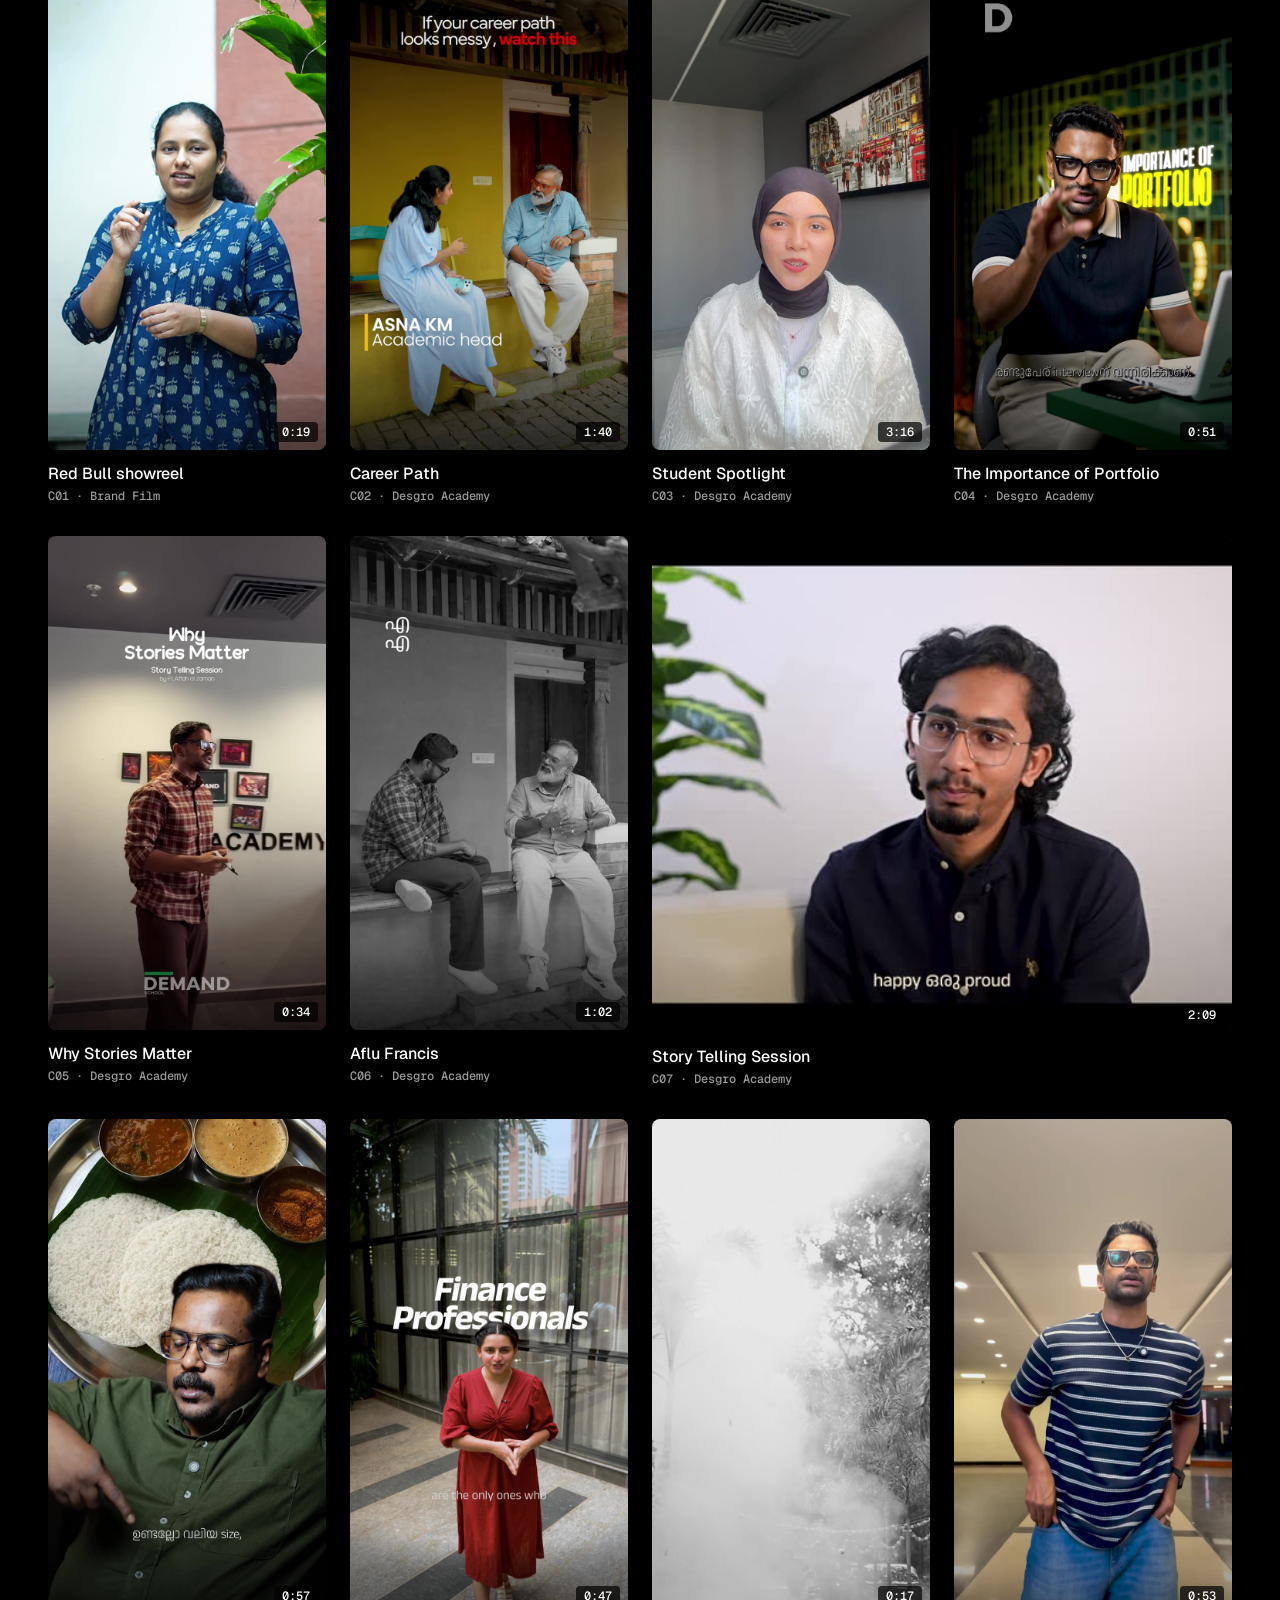
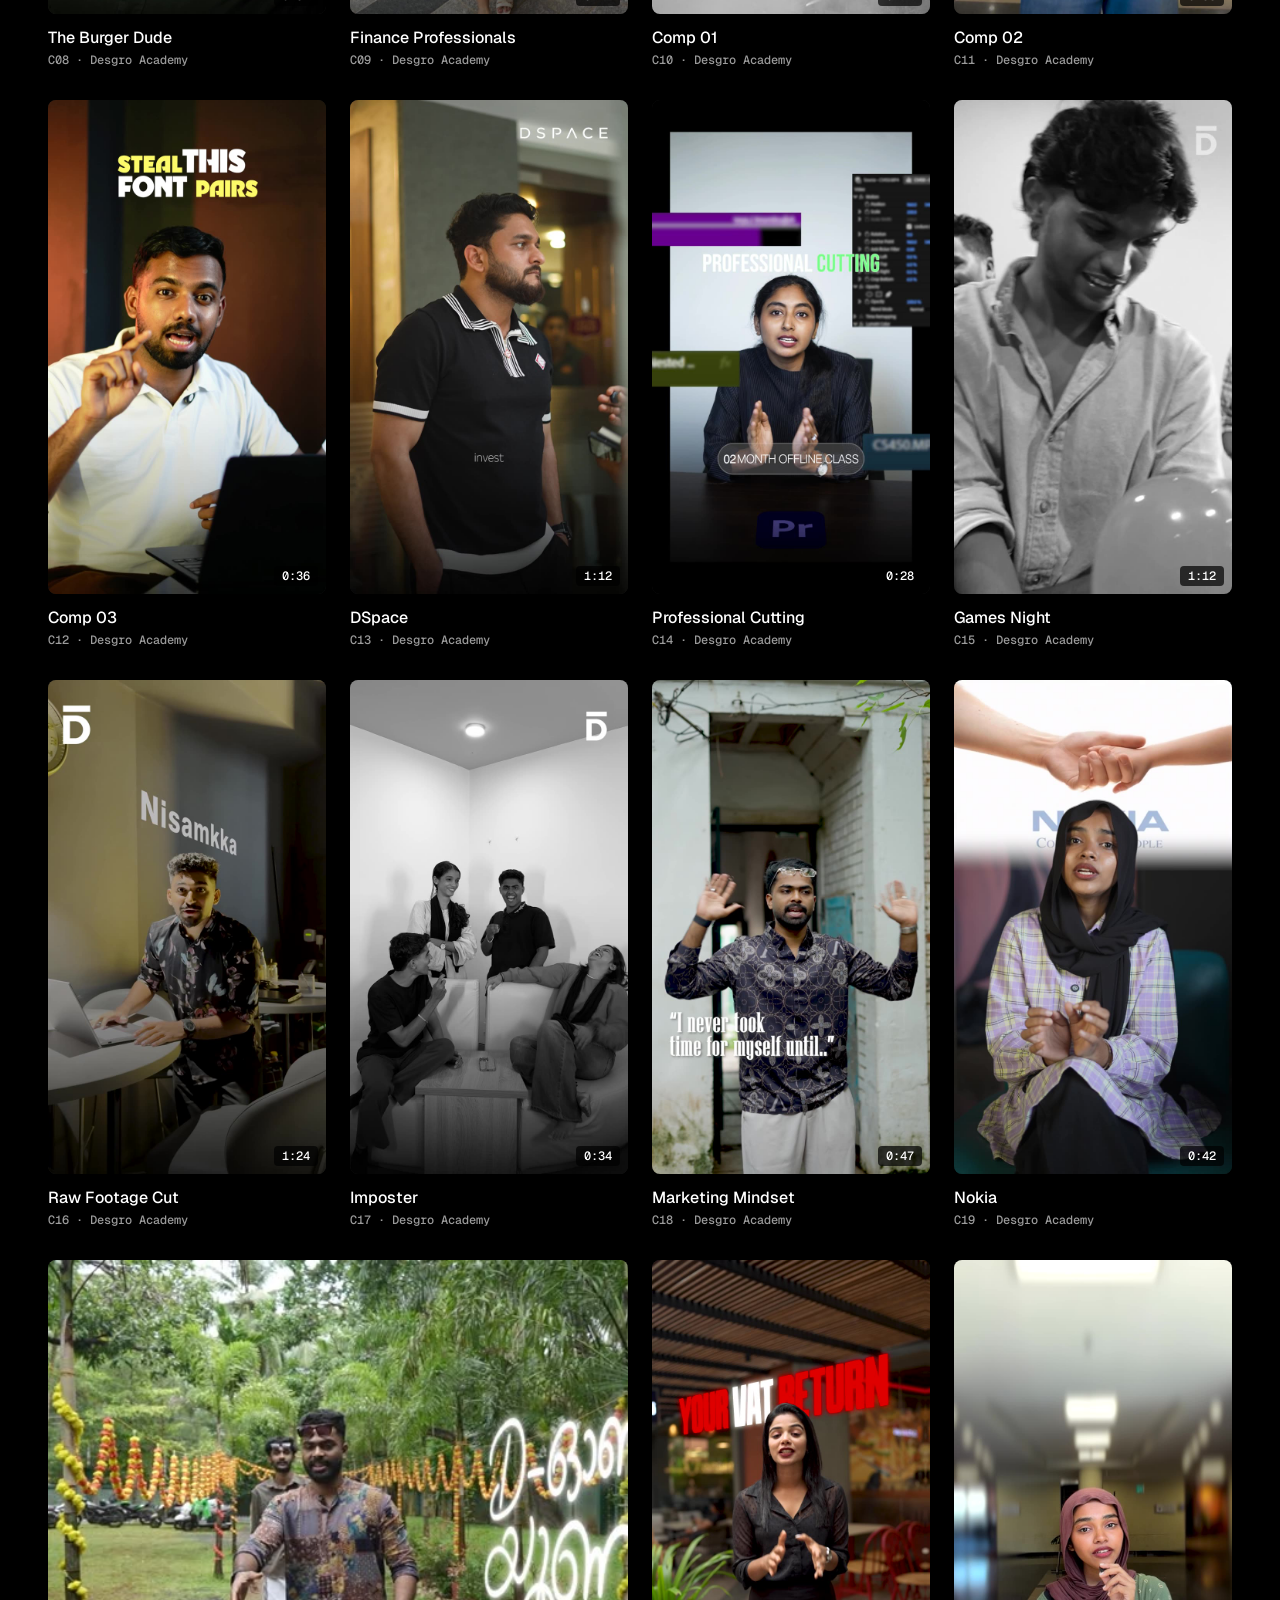
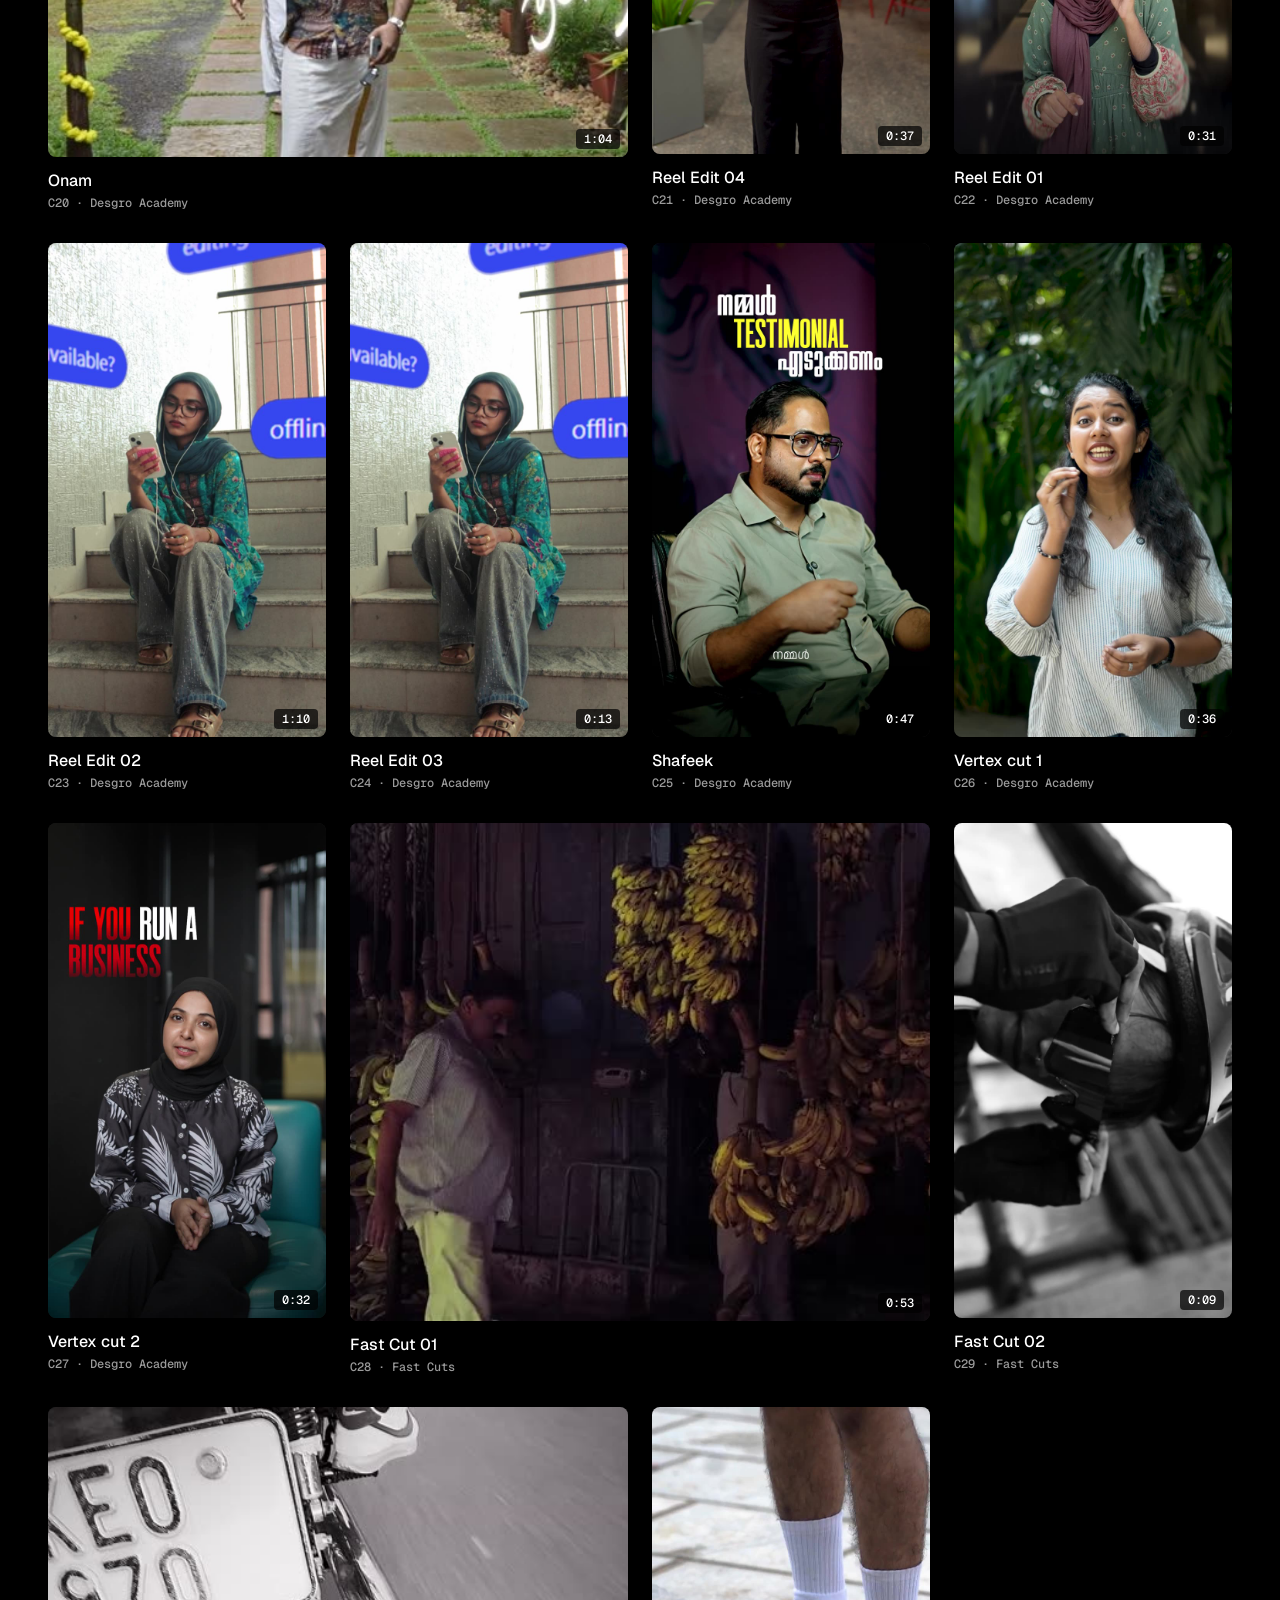
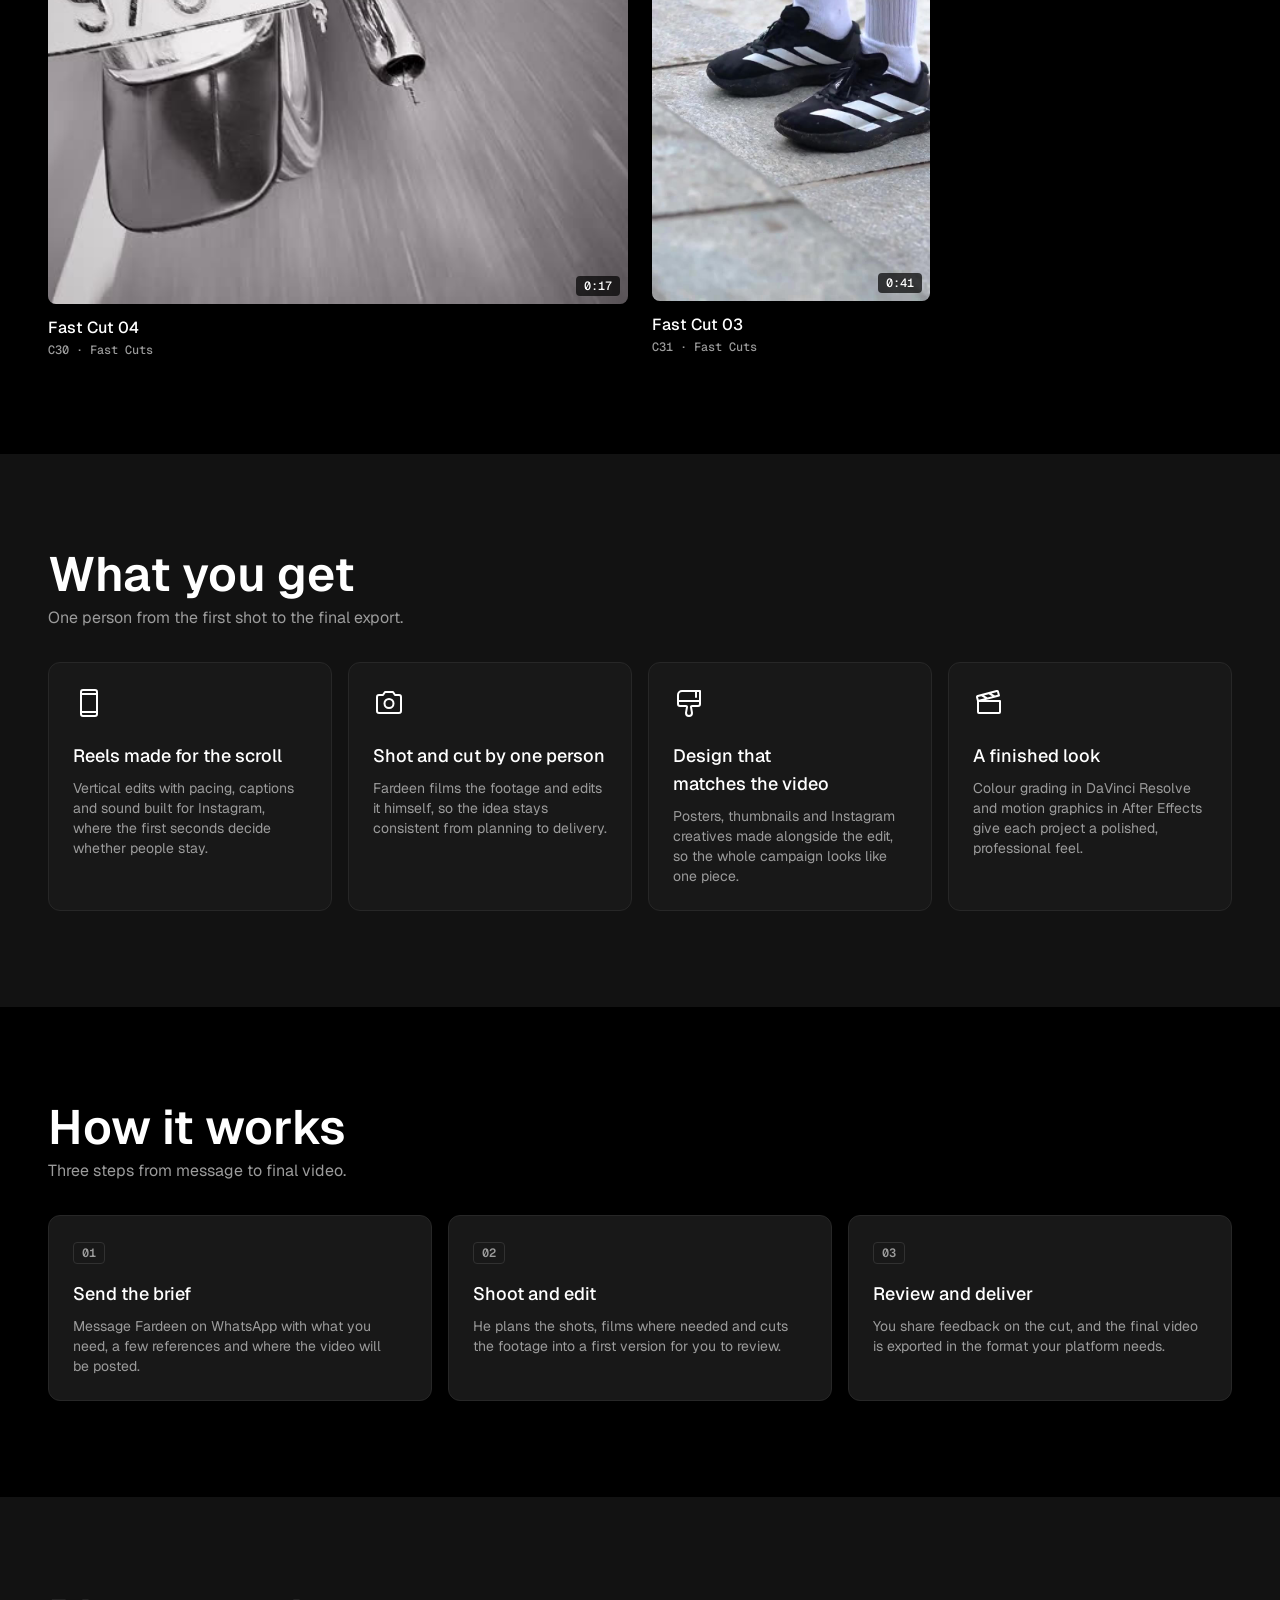
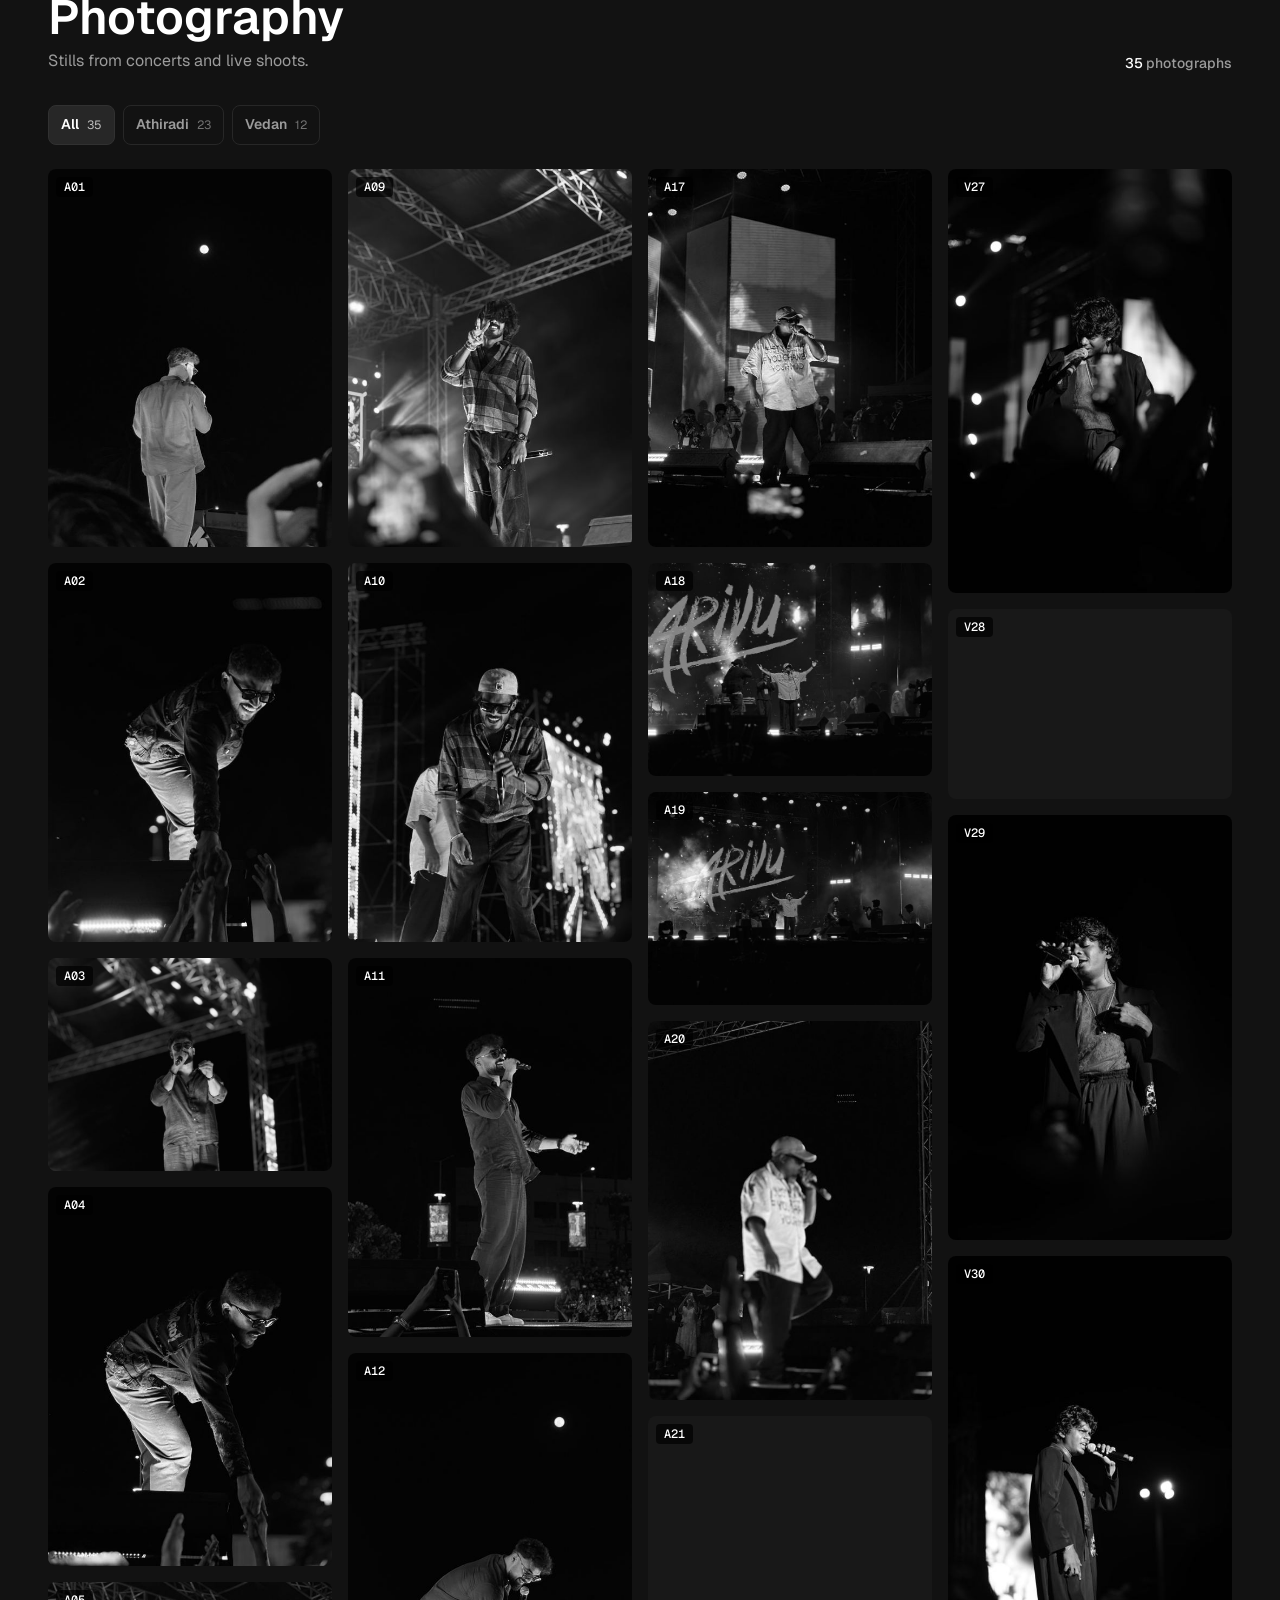
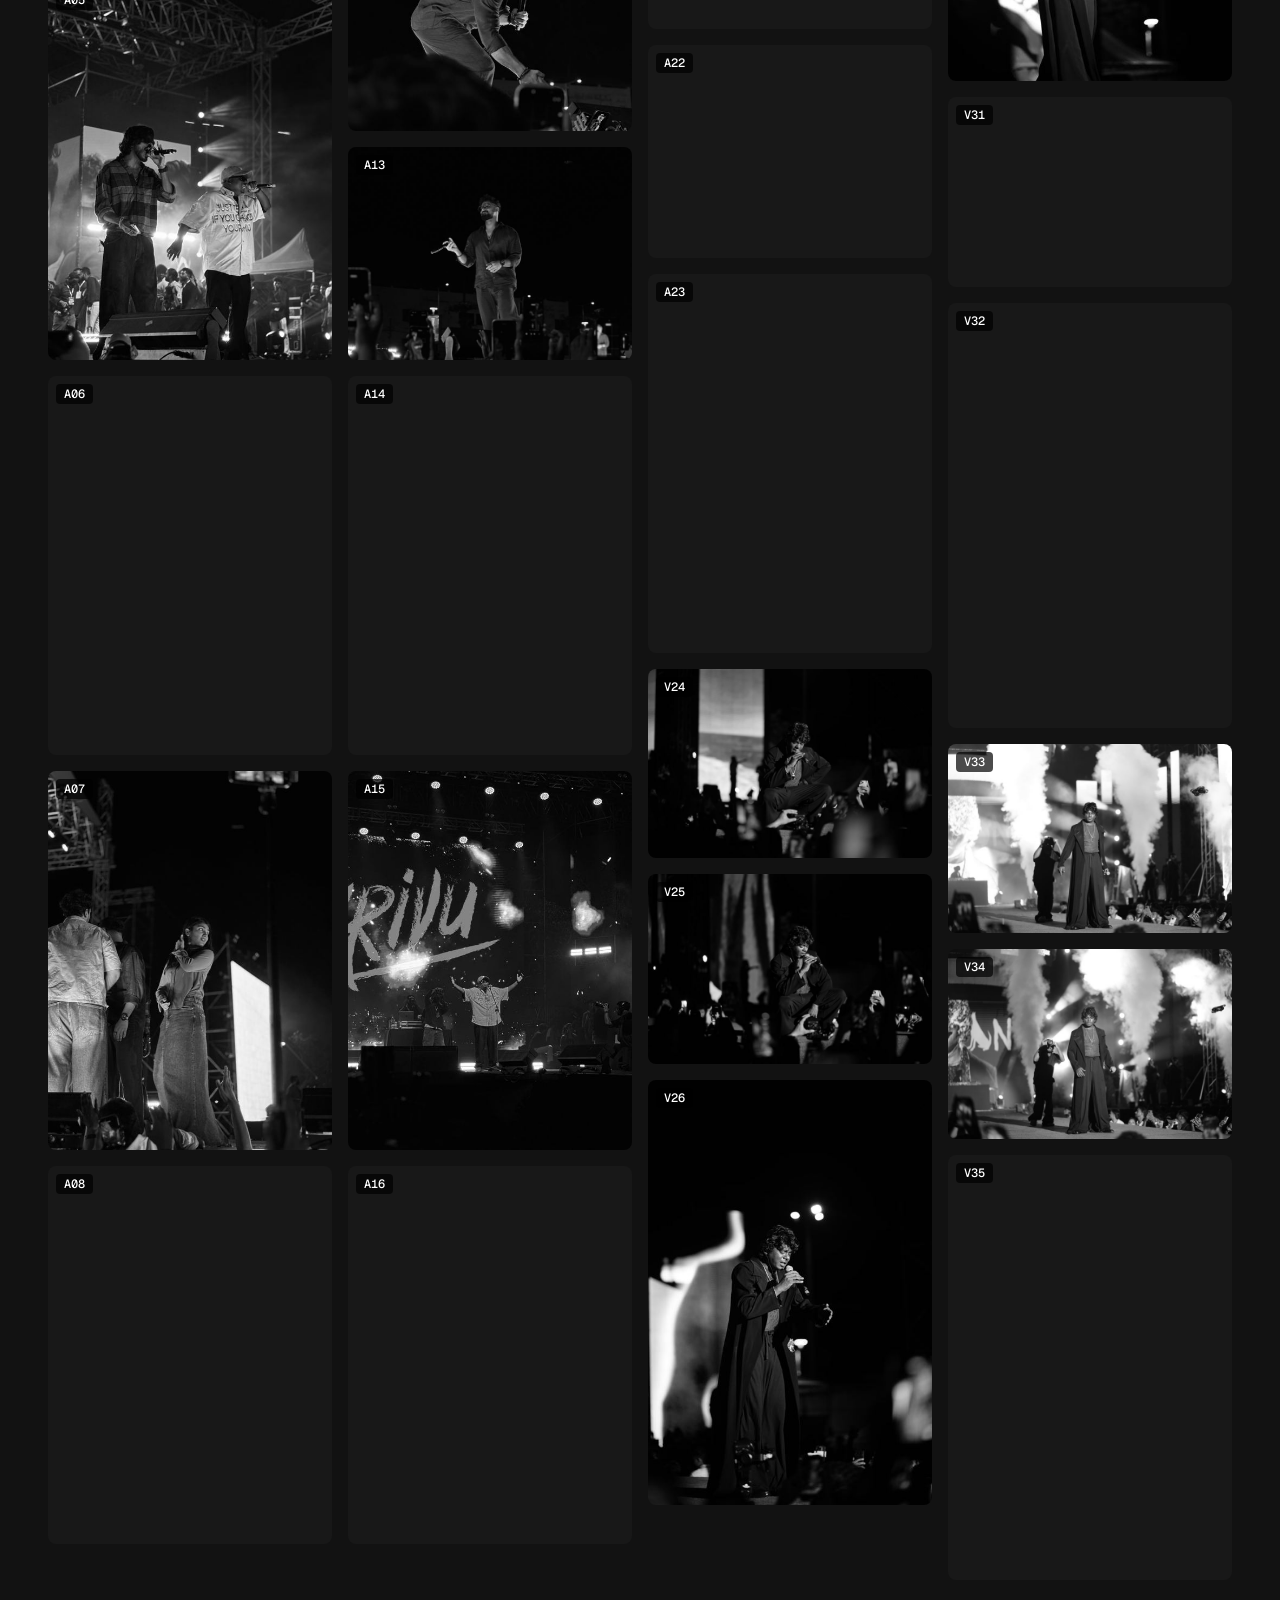
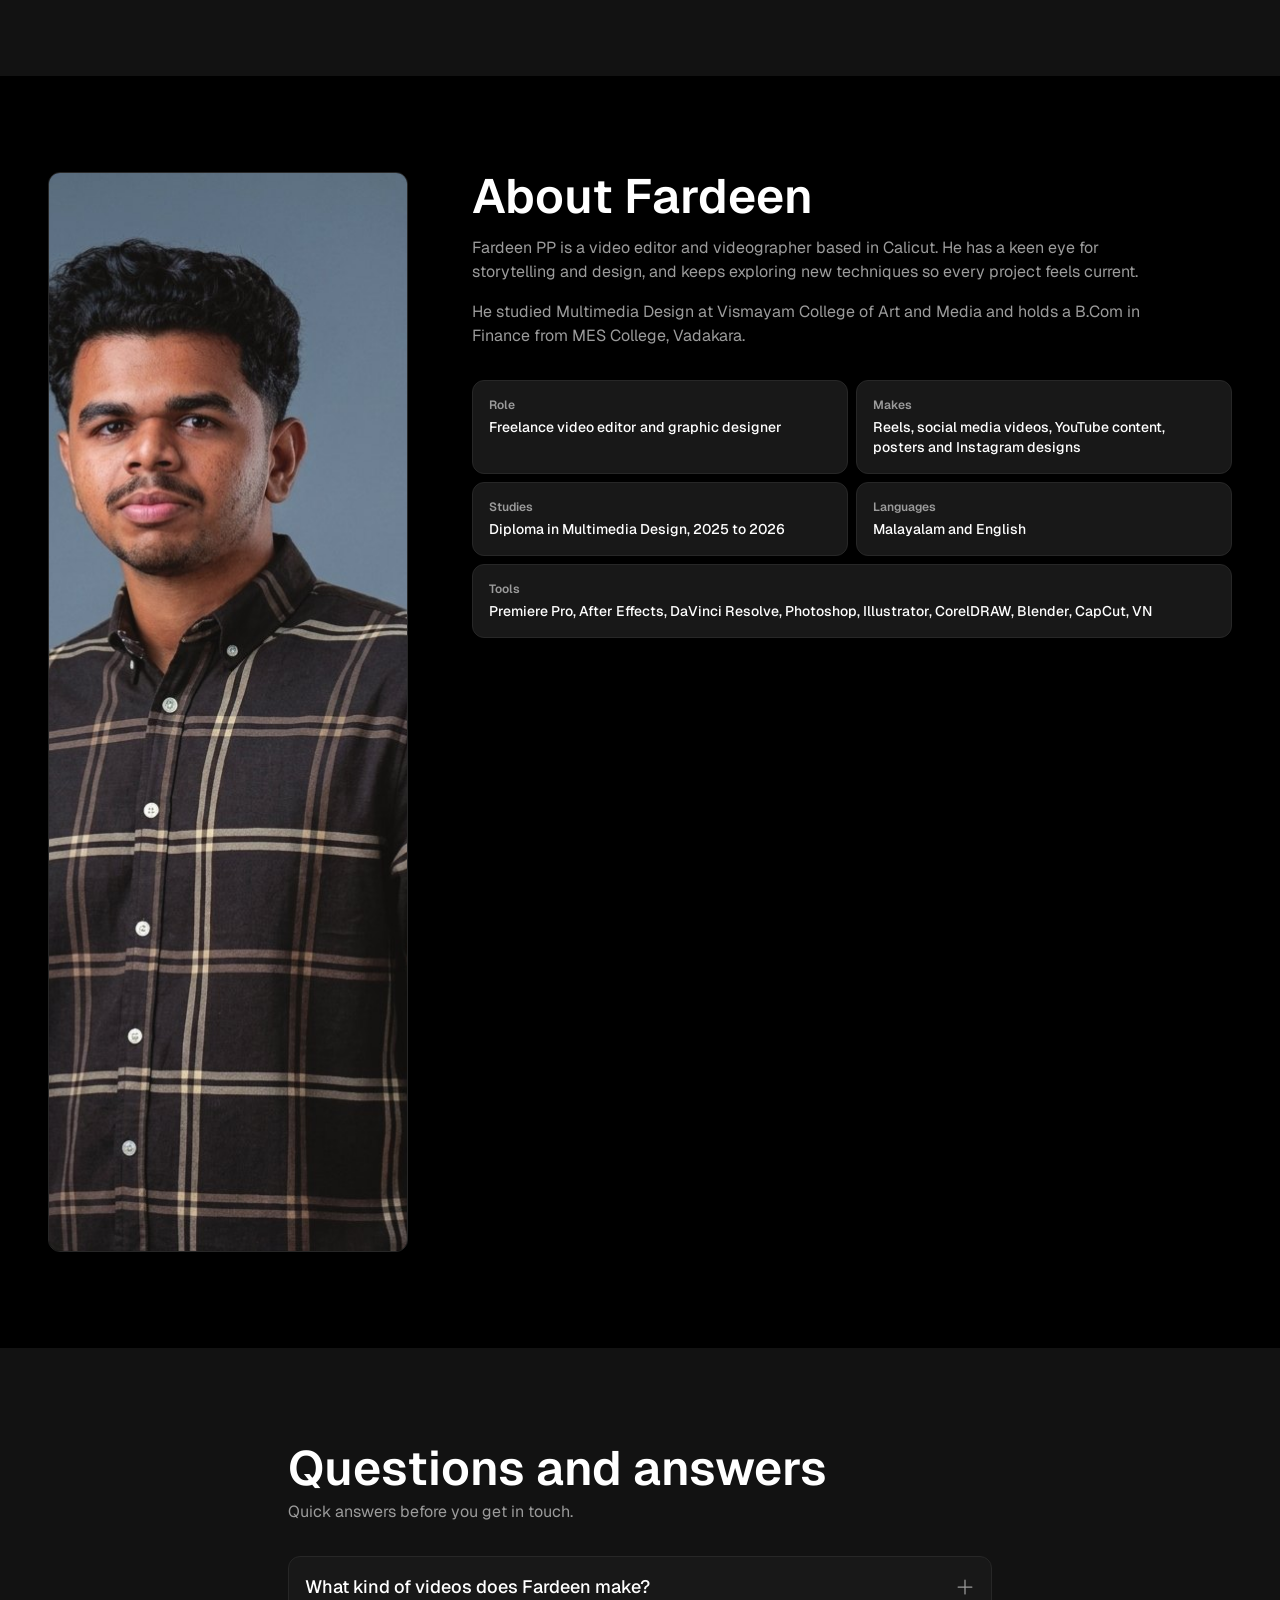
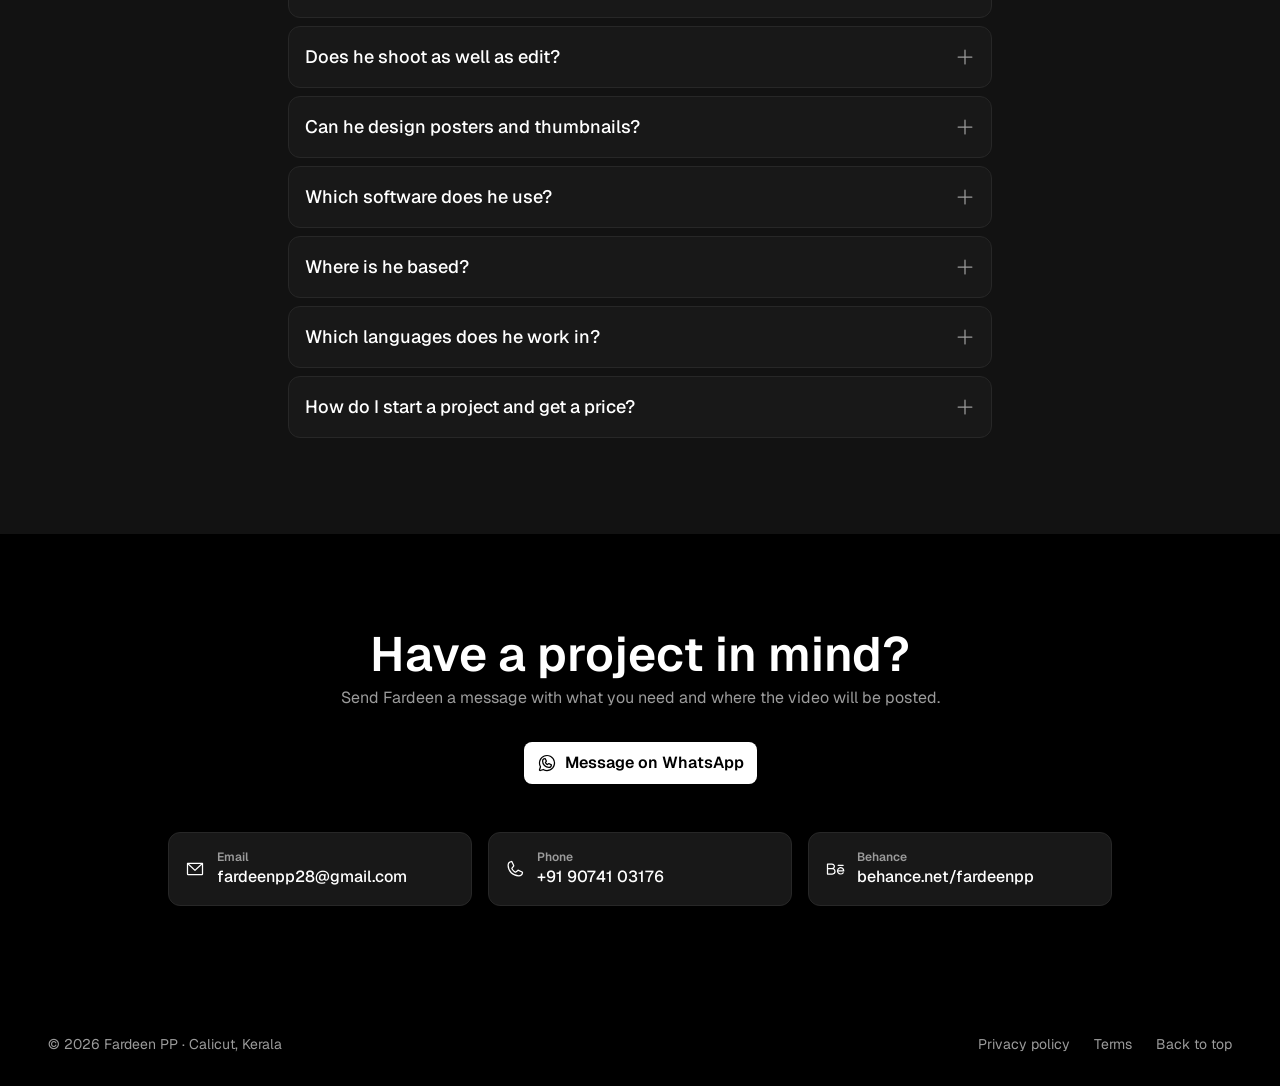
==== commit 433a789b: "Redesign: Geist type system, floating nav, tagline reveal, FAQ, legal pages Rebuilt the UI on the la" ====
--- a/index.html
+++ b/index.html
@@ -3,166 +3,250 @@
 <head>
 <meta charset="utf-8">
 <meta name="viewport" content="width=device-width, initial-scale=1, viewport-fit=cover">
-<title>Fardeen PP — Video Editor & Videographer, Calicut</title>
-<meta name="description" content="Fardeen PP is a video editor and videographer based in Calicut, Kerala. Reels, interviews, brand and event films, and photography.">
-<meta name="theme-color" content="#0a0a0a">
+<title>Fardeen PP | Video editor and videographer in Calicut</title>
+<meta name="description" content="Fardeen PP shoots and edits reels, interviews and event films for brands, creators and institutions in Calicut, Kerala. See the work and message him on WhatsApp.">
+<meta name="theme-color" content="#000000">
+<link rel="canonical" href="https://fardeen-rose.vercel.app/">
 <meta property="og:type" content="website">
-<meta property="og:title" content="Fardeen PP — Video Editor & Videographer">
-<meta property="og:description" content="Reels, interviews, brand and event films from Calicut, Kerala.">
+<meta property="og:title" content="Fardeen PP | Video editor and videographer in Calicut">
+<meta property="og:description" content="Reels, interviews and event films from Calicut, Kerala. See the work and message Fardeen on WhatsApp.">
+<meta property="og:image" content="https://fardeen-rose.vercel.app/assets/og.jpg">
+<meta name="twitter:card" content="summary_large_image">
 <link rel="icon" href="assets/favicon.svg" type="image/svg+xml">
 <link rel="preconnect" href="https://fonts.googleapis.com">
 <link rel="preconnect" href="https://fonts.gstatic.com" crossorigin>
-<link href="https://fonts.googleapis.com/css2?family=Anton&family=Instrument+Serif:ital@0;1&family=IBM+Plex+Mono:wght@400;500&family=Instrument+Sans:wght@400;500;600&display=swap" rel="stylesheet">
+<link href="https://fonts.googleapis.com/css2?family=Geist:wght@400;500;600&family=Geist+Mono:wght@400;500&display=swap" rel="stylesheet">
 <link rel="stylesheet" href="css/style.css">
 <script type="application/ld+json">
-{"@context":"https://schema.org","@type":"Person","name":"Fardeen PP","jobTitle":"Video Editor & Videographer",
-"email":"fardeenpp28@gmail.com","telephone":"+919074103176","address":{"@type":"PostalAddress","addressLocality":"Calicut","addressRegion":"Kerala","addressCountry":"IN"},
-"sameAs":["https://www.behance.net/fardeenpp"]}
+{"@context":"https://schema.org","@graph":[
+{"@type":"Person","name":"Fardeen PP","jobTitle":"Video editor and videographer","email":"fardeenpp28@gmail.com","telephone":"+919074103176","address":{"@type":"PostalAddress","addressLocality":"Calicut","addressRegion":"Kerala","addressCountry":"IN"},"sameAs":["https://www.behance.net/fardeenpp"]},
+{"@type":"FAQPage","mainEntity":[
+{"@type":"Question","name":"What kind of videos does Fardeen make?","acceptedAnswer":{"@type":"Answer","text":"Instagram reels, interviews, event films, social media videos and YouTube content."}},
+{"@type":"Question","name":"Does he shoot as well as edit?","acceptedAnswer":{"@type":"Answer","text":"Yes. Fardeen works as a videographer and a video editor, and can also edit footage you already have."}},
+{"@type":"Question","name":"Where is he based?","acceptedAnswer":{"@type":"Answer","text":"Calicut, Kerala, India."}}
+]}]}
 </script>
 </head>
 <body class="loading">
 <div class="loader" id="loader" role="status" aria-live="polite" aria-label="Loading portfolio">
-  <span class="vf-c tl"></span><span class="vf-c tr"></span><span class="vf-c bl"></span><span class="vf-c br"></span>
-  <div class="ld-top"><span>FARDEEN PP</span><span><b class="rec">●</b> LOADING REEL</span></div>
+  <div class="ld-top caption-2"><span>Fardeen PP</span><span class="mono"><i class="rec"></i> Loading reel</span></div>
   <div class="ld-mid"><b id="ldPct">0</b><span>%</span></div>
-  <div class="ld-bot"><span id="ldTc">00:00:00:00</span><span class="ld-bar"><i id="ldBar"></i></span></div>
+  <div class="ld-bot caption-2"><span class="mono" id="ldTc">00:00:00:00</span><span class="ld-bar"><i id="ldBar"></i></span></div>
 </div>
-<noscript><style>.loader{display:none!important}body.loading{overflow:auto!important}h1 .ln>span,.lede,.hero-actions,.hero-meta,.role{animation-play-state:running!important}</style></noscript>
+<noscript><style>.loader{display:none!important}body.loading{overflow:auto!important}.hero .ln>span,.hero-fade{animation-play-state:running!important}.reveal{opacity:1!important;transform:none!important}.tag-word{opacity:1!important}</style></noscript>
+
 <canvas class="bg3d" id="hero3d" aria-hidden="true"></canvas>
 <div class="progress" id="progress"></div>
-<div class="cursor" id="cursor" aria-hidden="true"><span id="cursorLabel"></span></div>
-<a class="skip" href="#work">Skip to work</a>
-
-<header class="nav" id="nav">
-  <a href="#top" class="brand" aria-label="Fardeen PP — home">FARDEEN PP</a>
-  <nav class="nav-links" aria-label="Primary">
-    <a href="#work"><i>01</i> Work</a>
-    <a href="#photography"><i>02</i> Stills</a>
-    <a href="#about"><i>03</i> About</a>
-    <a href="#contact" class="nav-cta">Hire me</a>
+<a class="skip button-sm" href="#work">Skip to content</a>
+
+<!-- NAV: floating, centred, translucent -->
+<header class="nav-wrap">
+  <nav class="nav" id="nav" aria-label="Primary">
+    <a href="#top" class="brand title-4">Fardeen PP</a>
+    <ul class="nav-links">
+      <li><a class="title-4" href="#work">Work</a></li>
+      <li><a class="title-4" href="#photography">Photography</a></li>
+      <li><a class="title-4" href="#about">About</a></li>
+      <li><a class="title-4" href="#faq">FAQ</a></li>
+    </ul>
+    <a class="btn btn-primary button-sm nav-cta" href="https://wa.me/919074103176?text=Hi%20Fardeen%2C%20I%20saw%20your%20portfolio%20and%20would%20like%20to%20talk%20about%20a%20project." target="_blank" rel="noopener">
+      <svg class="ic" aria-hidden="true"><use href="assets/icons.svg#i-whatsapp-logo"/></svg>Message me</a>
+    <button class="menu-btn" id="menuBtn" aria-expanded="false" aria-controls="menu" aria-label="Open menu"><i></i><i></i></button>
   </nav>
-  <button class="menu-btn" id="menuBtn" aria-expanded="false" aria-controls="menu"><span>Menu</span></button>
 </header>
-<div class="menu" id="menu" hidden>
-  <a href="#work"><i>01</i> Work</a>
-  <a href="#photography"><i>02</i> Stills</a>
-  <a href="#about"><i>03</i> About</a>
-  <a href="#contact"><i>04</i> Contact</a>
-  <p>fardeenpp28@gmail.com<br>+91 90741 03176</p>
+<div class="menu" id="menu" aria-hidden="true">
+  <ul>
+    <li style="--i:0"><a class="heading-3" href="#work">Work</a></li>
+    <li style="--i:1"><a class="heading-3" href="#photography">Photography</a></li>
+    <li style="--i:2"><a class="heading-3" href="#about">About</a></li>
+    <li style="--i:3"><a class="heading-3" href="#faq">FAQ</a></li>
+    <li style="--i:4"><a class="heading-3" href="#contact">Contact</a></li>
+  </ul>
 </div>
 
-<main id="top">
-  <!-- HERO — styled as a camera viewfinder -->
-  <section class="hero">
+<main id="main">
+  <!-- 1. HERO -->
+  <section class="hero" id="top">
     <div class="hero-reel" aria-hidden="true" id="heroReel"></div>
     <div class="hero-shade"></div>
-
-    <div class="vf" aria-hidden="true">
+    <div class="vf mono caption-4" aria-hidden="true">
       <span class="vf-c tl"></span><span class="vf-c tr"></span><span class="vf-c bl"></span><span class="vf-c br"></span>
-      <div class="vf-top"><span><b class="rec">●</b> REC <time id="tc">00:00:00:00</time></span><span class="vf-r">50 FPS · 9:16 · 4K</span></div>
-    </div>
-
+      <div class="vf-top"><span><i class="rec"></i> REC <time id="tc">00:00:00:00</time></span><span class="vf-r">50 fps · 9:16 · 4K</span></div>
+    </div>
     <div class="hero-inner">
-      <p class="role">Video editor <i>&amp;</i> videographer</p>
-      <h1 aria-label="Fardeen PP">
-        <span class="ln"><span>Fardeen</span></span>
-        <span class="ln"><span>PP<em>.</em></span></span>
+      <p class="caption-1 hero-fade eyebrow">Video editor and videographer in Calicut</p>
+      <h1 class="heading-1" aria-label="Reels and films that hold attention to the last second">
+        <span class="ln"><span>Reels and films</span></span>
+        <span class="ln"><span>that hold attention</span></span>
+        <span class="ln"><span>to the last second</span></span>
       </h1>
-      <p class="lede">Reels, interviews and event films, cut with care. Based in Calicut, Kerala.</p>
-      <div class="hero-actions">
-        <button class="btn btn-solid" data-play="red-bull-red-bull">▶ Play showreel</button>
-        <a class="btn" href="#work">View work ↓</a>
-      </div>
-      <p class="hero-meta"><span id="statVideos">30</span> edits online · 2 photo series · Premiere · After Effects · DaVinci</p>
-    </div>
-  </section>
-
-  <!-- BAND -->
-  <div class="band" aria-hidden="true">
-    <div class="band-track">
-      <span>Reels</span><span>Interviews</span><span>Brand films</span><span>Events</span><span>Photography</span><span>Colour</span>
-      <span>Reels</span><span>Interviews</span><span>Brand films</span><span>Events</span><span>Photography</span><span>Colour</span>
-    </div>
-  </div>
-
-  <!-- WORK -->
-  <section class="section" id="work">
-    <div class="wrap">
-      <header class="head">
-        <h2>Work</h2>
-        <p class="count"><span id="workCount">0</span> clips</p>
+      <p class="body-3 hero-sub hero-fade">Fardeen PP shoots and edits reels, interviews and event films for brands, creators and institutions across Kerala.</p>
+      <div class="hero-actions hero-fade">
+        <a class="btn btn-primary button-md" href="https://wa.me/919074103176?text=Hi%20Fardeen%2C%20I%20saw%20your%20portfolio%20and%20would%20like%20to%20talk%20about%20a%20project." target="_blank" rel="noopener">
+          <svg class="ic" aria-hidden="true"><use href="assets/icons.svg#i-whatsapp-logo"/></svg>Message on WhatsApp</a>
+        <button class="btn btn-ghost button-md" data-play="red-bull-red-bull">
+          <svg class="ic" aria-hidden="true"><use href="assets/icons.svg#i-play"/></svg>Watch the showreel</button>
+      </div>
+      <p class="caption-2 hero-proof hero-fade"><span id="statVideos">31</span> edits online · <span id="statPhotos">35</span> photographs · Premiere Pro, After Effects, DaVinci Resolve</p>
+    </div>
+  </section>
+
+  <!-- 2. TAGLINE REVEAL -->
+  <section class="section tagline" id="tagline" aria-label="Approach">
+    <div class="wrap">
+      <p class="heading-2 tag" id="tagText">Every cut has a reason. Every frame earns its place on screen, so your audience stays until the very last second.</p>
+    </div>
+  </section>
+
+  <!-- 3. WORK -->
+  <section class="section" id="work" aria-labelledby="workTitle">
+    <div class="wrap">
+      <header class="head reveal">
+        <div>
+          <h2 class="heading-2" id="workTitle">Selected work</h2>
+          <p class="body-3 sub">Hover a clip to preview it. Select it to watch with sound.</p>
+        </div>
+        <p class="caption-1 count"><span id="workCount">0</span> clips</p>
       </header>
-      <div class="tabs" role="tablist" aria-label="Filter work" id="filters"></div>
+      <div class="tabs" role="group" aria-label="Filter work" id="filters"></div>
       <div class="grid" id="videoGrid"></div>
     </div>
   </section>
 
-  <!-- PHOTOGRAPHY -->
-  <section class="section alt" id="photography">
-    <div class="wrap">
-      <header class="head">
-        <h2>Stills</h2>
-        <p class="count"><span id="photoCount">0</span> frames</p>
+  <!-- 4. BENEFITS -->
+  <section class="section alt" id="benefits" aria-labelledby="benTitle">
+    <div class="wrap">
+      <header class="head reveal"><div>
+        <h2 class="heading-2" id="benTitle">What you get</h2>
+        <p class="body-3 sub">One person from the first shot to the final export.</p>
+      </div></header>
+      <ul class="cards4">
+        <li class="card-info reveal">
+          <svg class="ic ic-lg" aria-hidden="true"><use href="assets/icons.svg#i-device-mobile"/></svg>
+          <h3 class="title-2">Reels made for the scroll</h3>
+          <p class="body-6">Vertical edits with pacing, captions and sound built for Instagram, where the first seconds decide whether people stay.</p>
+        </li>
+        <li class="card-info reveal">
+          <svg class="ic ic-lg" aria-hidden="true"><use href="assets/icons.svg#i-camera"/></svg>
+          <h3 class="title-2">Shot and cut by one person</h3>
+          <p class="body-6">Fardeen films the footage and edits it himself, so the idea stays consistent from planning to delivery.</p>
+        </li>
+        <li class="card-info reveal">
+          <svg class="ic ic-lg" aria-hidden="true"><use href="assets/icons.svg#i-paint-brush-broad"/></svg>
+          <h3 class="title-2">Design that matches the video</h3>
+          <p class="body-6">Posters, thumbnails and Instagram creatives made alongside the edit, so the whole campaign looks like one piece.</p>
+        </li>
+        <li class="card-info reveal">
+          <svg class="ic ic-lg" aria-hidden="true"><use href="assets/icons.svg#i-film-slate"/></svg>
+          <h3 class="title-2">A finished look</h3>
+          <p class="body-6">Colour grading in DaVinci Resolve and motion graphics in After Effects give each project a polished, professional feel.</p>
+        </li>
+      </ul>
+    </div>
+  </section>
+
+  <!-- 5. HOW IT WORKS -->
+  <section class="section" id="process" aria-labelledby="procTitle">
+    <div class="wrap">
+      <header class="head reveal"><div>
+        <h2 class="heading-2" id="procTitle">How it works</h2>
+        <p class="body-3 sub">Three steps from message to final video.</p>
+      </div></header>
+      <ol class="steps">
+        <li class="card-info reveal"><span class="step-no mono caption-3">01</span><h3 class="title-2">Send the brief</h3><p class="body-6">Message Fardeen on WhatsApp with what you need, a few references and where the video will be posted.</p></li>
+        <li class="card-info reveal"><span class="step-no mono caption-3">02</span><h3 class="title-2">Shoot and edit</h3><p class="body-6">He plans the shots, films where needed and cuts the footage into a first version for you to review.</p></li>
+        <li class="card-info reveal"><span class="step-no mono caption-3">03</span><h3 class="title-2">Review and deliver</h3><p class="body-6">You share feedback on the cut, and the final video is exported in the format your platform needs.</p></li>
+      </ol>
+    </div>
+  </section>
+
+  <!-- 6. PHOTOGRAPHY -->
+  <section class="section alt" id="photography" aria-labelledby="photoTitle">
+    <div class="wrap">
+      <header class="head reveal">
+        <div>
+          <h2 class="heading-2" id="photoTitle">Photography</h2>
+          <p class="body-3 sub">Stills from concerts and live shoots.</p>
+        </div>
+        <p class="caption-1 count"><span id="photoCount">0</span> photographs</p>
       </header>
-      <div class="tabs" id="photoFilters" role="tablist" aria-label="Photo series"></div>
+      <div class="tabs" id="photoFilters" role="group" aria-label="Photo series"></div>
       <div class="masonry" id="photoGrid"></div>
     </div>
   </section>
 
-  <!-- ABOUT -->
-  <section class="section" id="about">
+  <!-- 7. ABOUT -->
+  <section class="section" id="about" aria-labelledby="aboutTitle">
     <div class="wrap about">
-      <figure class="about-photo">
+      <figure class="about-photo reveal">
         <img src="assets/fardeen-portrait.jpg" alt="Portrait of Fardeen PP" width="720" height="1080" loading="lazy">
-        <figcaption>Fardeen PP — Calicut</figcaption>
       </figure>
       <div class="about-copy">
-        <h2>About</h2>
-        <p class="pull">Detail-oriented, <i>story-first</i>. I look for the shot that makes a cut feel inevitable.</p>
-        <p>I'm a video editor and videographer with a keen eye for storytelling and design. I make visually compelling content and keep exploring new techniques so the work never feels dated. I also design posters and Instagram creatives, so the whole package matches.</p>
-
-        <h3>Credits</h3>
-        <dl class="credits">
-          <div><dt>Role</dt><dd>Freelance video editor &amp; graphic designer</dd></div>
-          <div><dt>Made</dt><dd>Social media videos, reels, posters, YouTube content, Instagram designs</dd></div>
-          <div><dt>Study</dt><dd>Diploma in Multimedia Design, Vismayam College of Art &amp; Media, Calicut (2025–26)</dd></div>
-          <div><dt>Also</dt><dd>B.Com Finance, MES College, Vadakara</dd></div>
-          <div><dt>Tools</dt><dd>Premiere Pro, After Effects, DaVinci Resolve, Photoshop, Illustrator, CorelDRAW, Blender, CapCut, VN</dd></div>
-          <div><dt>Speaks</dt><dd>Malayalam, English</dd></div>
+        <h2 class="heading-2 reveal" id="aboutTitle">About Fardeen</h2>
+        <p class="body-3 reveal">Fardeen PP is a video editor and videographer based in Calicut. He has a keen eye for storytelling and design, and keeps exploring new techniques so every project feels current.</p>
+        <p class="body-3 reveal">He studied Multimedia Design at Vismayam College of Art and Media and holds a B.Com in Finance from MES College, Vadakara.</p>
+        <dl class="facts">
+          <div class="fact reveal"><dt class="caption-3">Role</dt><dd class="body-5">Freelance video editor and graphic designer</dd></div>
+          <div class="fact reveal"><dt class="caption-3">Makes</dt><dd class="body-5">Reels, social media videos, YouTube content, posters and Instagram designs</dd></div>
+          <div class="fact reveal"><dt class="caption-3">Studies</dt><dd class="body-5">Diploma in Multimedia Design, 2025 to 2026</dd></div>
+          <div class="fact reveal"><dt class="caption-3">Languages</dt><dd class="body-5">Malayalam and English</dd></div>
+          <div class="fact reveal"><dt class="caption-3">Tools</dt><dd class="body-5">Premiere Pro, After Effects, DaVinci Resolve, Photoshop, Illustrator, CorelDRAW, Blender, CapCut, VN</dd></div>
         </dl>
       </div>
     </div>
   </section>
 
-  <!-- CONTACT -->
-  <section class="section contact" id="contact">
-    <div class="wrap">
-      <h2 class="big">Have a project?<br><i>Let's talk.</i></h2>
+  <!-- 8. FAQ -->
+  <section class="section alt" id="faq" aria-labelledby="faqTitle">
+    <div class="wrap narrow">
+      <header class="head reveal"><div>
+        <h2 class="heading-2" id="faqTitle">Questions and answers</h2>
+        <p class="body-3 sub">Quick answers before you get in touch.</p>
+      </div></header>
+      <div class="faq">
+        <details class="reveal"><summary class="title-2">What kind of videos does Fardeen make?<svg class="ic" aria-hidden="true"><use href="assets/icons.svg#i-plus"/></svg></summary><p class="body-3">Instagram reels, interviews, event films, social media videos and YouTube content.</p></details>
+        <details class="reveal"><summary class="title-2">Does he shoot as well as edit?<svg class="ic" aria-hidden="true"><use href="assets/icons.svg#i-plus"/></svg></summary><p class="body-3">Yes. Fardeen works as a videographer and a video editor. He can also edit footage you already have.</p></details>
+        <details class="reveal"><summary class="title-2">Can he design posters and thumbnails?<svg class="ic" aria-hidden="true"><use href="assets/icons.svg#i-plus"/></svg></summary><p class="body-3">Yes. He designs posters, thumbnails and Instagram creatives with Photoshop, Illustrator and CorelDRAW, so they match the video.</p></details>
+        <details class="reveal"><summary class="title-2">Which software does he use?<svg class="ic" aria-hidden="true"><use href="assets/icons.svg#i-plus"/></svg></summary><p class="body-3">Premiere Pro, After Effects and DaVinci Resolve for editing, grading and motion. CapCut and VN for quick social edits, and Blender for 3D.</p></details>
+        <details class="reveal"><summary class="title-2">Where is he based?<svg class="ic" aria-hidden="true"><use href="assets/icons.svg#i-plus"/></svg></summary><p class="body-3">Calicut, Kerala. Message him with the location and date if you need a shoot elsewhere.</p></details>
+        <details class="reveal"><summary class="title-2">Which languages does he work in?<svg class="ic" aria-hidden="true"><use href="assets/icons.svg#i-plus"/></svg></summary><p class="body-3">Malayalam and English.</p></details>
+        <details class="reveal"><summary class="title-2">How do I start a project and get a price?<svg class="ic" aria-hidden="true"><use href="assets/icons.svg#i-plus"/></svg></summary><p class="body-3">Send a message on WhatsApp with what you need, the length of the video and where it will be posted. Pricing depends on the type and length of the project, so ask for a quote in the same message.</p></details>
+      </div>
+    </div>
+  </section>
+
+  <!-- 9. FINAL CTA -->
+  <section class="section contact" id="contact" aria-labelledby="contactTitle">
+    <div class="wrap narrow center">
+      <h2 class="heading-2 reveal" id="contactTitle">Have a project in mind?</h2>
+      <p class="body-3 sub reveal">Send Fardeen a message with what you need and where the video will be posted.</p>
+      <div class="hero-actions reveal center-actions">
+        <a class="btn btn-primary button-md" href="https://wa.me/919074103176?text=Hi%20Fardeen%2C%20I%20saw%20your%20portfolio%20and%20would%20like%20to%20talk%20about%20a%20project." target="_blank" rel="noopener">
+          <svg class="ic" aria-hidden="true"><use href="assets/icons.svg#i-whatsapp-logo"/></svg>Message on WhatsApp</a>
+      </div>
       <ul class="links">
-        <li><a href="https://wa.me/919074103176?text=Hi%20Fardeen%2C%20I%20saw%20your%20portfolio%20and%20would%20like%20to%20work%20together." target="_blank" rel="noopener"><span>WhatsApp</span><b>Message me →</b></a></li>
-        <li><a href="mailto:fardeenpp28@gmail.com"><span>Email</span><b>fardeenpp28@gmail.com</b></a></li>
-        <li><a href="tel:+919074103176"><span>Phone</span><b>+91 90741 03176</b></a></li>
-        <li><a href="https://www.behance.net/fardeenpp" target="_blank" rel="noopener"><span>Behance</span><b>behance.net/fardeenpp ↗</b></a></li>
+        <li class="reveal"><a href="mailto:fardeenpp28@gmail.com"><svg class="ic" aria-hidden="true"><use href="assets/icons.svg#i-envelope-simple"/></svg><span><small class="caption-3">Email</small><b class="title-3">fardeenpp28@gmail.com</b></span></a></li>
+        <li class="reveal"><a href="tel:+919074103176"><svg class="ic" aria-hidden="true"><use href="assets/icons.svg#i-phone"/></svg><span><small class="caption-3">Phone</small><b class="title-3">+91 90741 03176</b></span></a></li>
+        <li class="reveal"><a href="https://www.behance.net/fardeenpp" target="_blank" rel="noopener"><svg class="ic" aria-hidden="true"><use href="assets/icons.svg#i-behance-logo"/></svg><span><small class="caption-3">Behance</small><b class="title-3">behance.net/fardeenpp</b></span></a></li>
       </ul>
     </div>
   </section>
 </main>
 
-<footer class="footer">
+<footer class="footer caption-2">
   <div class="wrap">
-    <span>© <span id="yr">2026</span> Fardeen PP</span>
-    <span>Calicut, Kerala</span>
-    <a href="#top">Top ↑</a>
+    <span>© <span id="yr">2026</span> Fardeen PP · Calicut, Kerala</span>
+    <nav aria-label="Legal"><a href="privacy.html">Privacy policy</a><a href="terms.html">Terms</a><a href="#top">Back to top</a></nav>
   </div>
 </footer>
 
 <!-- LIGHTBOX -->
 <div class="lightbox" id="lightbox" role="dialog" aria-modal="true" aria-label="Media viewer" hidden>
-  <button class="lb-close" aria-label="Close">Close ✕</button>
-  <button class="lb-nav prev" aria-label="Previous">←</button>
-  <button class="lb-nav next" aria-label="Next">→</button>
+  <button class="icon-btn lb-close" aria-label="Close viewer"><svg class="ic" aria-hidden="true"><use href="assets/icons.svg#i-x"/></svg></button>
+  <button class="icon-btn lb-nav prev" aria-label="Previous"><svg class="ic" aria-hidden="true"><use href="assets/icons.svg#i-arrow-left"/></svg></button>
+  <button class="icon-btn lb-nav next" aria-label="Next"><svg class="ic" aria-hidden="true"><use href="assets/icons.svg#i-arrow-right"/></svg></button>
   <div class="lb-stage" id="lbStage"></div>
-  <p class="lb-caption" id="lbCaption"></p>
+  <p class="lb-caption caption-2" id="lbCaption"></p>
 </div>
 
 <script src="js/data.js"></script>
--- a/css/style.css
+++ b/css/style.css
@@ -1,238 +1,317 @@
-/* Fardeen PP — portfolio. Mobile-first. Visual language: camera viewfinder, timecode, clip numbers, film credits. */
+/* Fardeen PP portfolio. Design system: landing-page-design skill.
+   One typeface (Geist), named text styles, spacing scale 0/2/4/8/12/16/24/32/40/48/64/80/96,
+   flat dark palette, one easing curve, transform and opacity only. */
 :root{
-  --bg:#0a0a0a; --paper:#ece9e1; --mut:#8c8a84; --line:#2a2a28; --rec:#ff3b1f;
-  --display:"Anton","Impact","Arial Narrow",sans-serif;
-  --serif:"Instrument Serif",Georgia,serif;
-  --mono:"IBM Plex Mono",ui-monospace,Menlo,monospace;
-  --body:"Instrument Sans",system-ui,-apple-system,"Segoe UI",sans-serif;
-  --pad:clamp(16px,4.5vw,56px); --wrap:1320px;
+  --black:#000000; --s1:#181818; --s2:#1F1F1F; --s3:#272727; --s4:#313131;
+  --text:#ffffff; --muted:#9b9b9b; --rec:#ff3b1f;
+  --font:"Geist",system-ui,-apple-system,"Segoe UI",sans-serif;
+  --mono:"Geist Mono",ui-monospace,Menlo,monospace;
+  --ease:cubic-bezier(0.22,1,0.36,1);
+  --pad:16px; --wrap:1280px; --section:64px;
 }
+@media (min-width:768px){:root{--pad:24px;--section:96px}}
+@media (min-width:1200px){:root{--pad:48px}}
+
 *{box-sizing:border-box;margin:0;padding:0;-webkit-tap-highlight-color:transparent}
-html{scroll-behavior:smooth;scroll-padding-top:64px;-webkit-text-size-adjust:100%}
-body{background:var(--bg);color:var(--paper);font:400 16px/1.6 var(--body);-webkit-font-smoothing:antialiased;overflow-x:hidden}
+html{scroll-behavior:smooth;scroll-padding-top:80px;-webkit-text-size-adjust:100%}
+body{background:var(--black);color:var(--text);font-family:var(--font);font-size:16px;line-height:24px;font-weight:400;-webkit-font-smoothing:antialiased;overflow-x:hidden;hyphens:none}
 img,video{display:block;max-width:100%}
 a{color:inherit;text-decoration:none}
 button{font:inherit;color:inherit;background:none;border:0;cursor:pointer;text-align:inherit}
-ul{list-style:none}
-i{font-style:normal}
-:focus-visible{outline:2px solid var(--rec);outline-offset:3px}
-.skip{position:absolute;left:-999px;top:8px;background:var(--rec);color:#fff;padding:8px 14px;z-index:300}
+ul,ol{list-style:none}
+h1,h2,h3,.heading-1,.heading-2,.heading-3{text-wrap:balance}
+p,dd{text-wrap:pretty}
+.mono{font-family:var(--mono)}
+:focus-visible{outline:2px solid var(--text);outline-offset:2px;border-radius:4px}
+
+/* ---------- text styles ---------- */
+.heading-1{font-size:48px;line-height:48px;font-weight:600}
+.heading-2{font-size:36px;line-height:40px;font-weight:600}
+.heading-3{font-size:36px;line-height:40px;font-weight:600}
+.heading-4{font-size:30px;line-height:36px;font-weight:600}
+.heading-5{font-size:24px;line-height:32px;font-weight:600}
+.heading-6{font-size:20px;line-height:28px;font-weight:600}
+@media (min-width:768px){.heading-1{font-size:60px;line-height:60px}.heading-2{font-size:48px;line-height:48px}}
+.title-1{font-size:20px;line-height:28px;font-weight:500}
+.title-2{font-size:18px;line-height:28px;font-weight:500}
+.title-3{font-size:16px;line-height:24px;font-weight:500}
+.title-4{font-size:14px;line-height:20px;font-weight:500}
+.title-5{font-size:12px;line-height:16px;font-weight:500}
+.body-1{font-size:16px;line-height:24px;font-weight:600}
+.body-2{font-size:16px;line-height:24px;font-weight:500}
+.body-3{font-size:16px;line-height:24px;font-weight:400}
+.body-4{font-size:14px;line-height:20px;font-weight:600}
+.body-5{font-size:14px;line-height:20px;font-weight:500}
+.body-6{font-size:14px;line-height:20px;font-weight:400}
+.button-lg{font-size:18px;line-height:28px;font-weight:600}
+.button-md{font-size:16px;line-height:24px;font-weight:600}
+.button-sm{font-size:14px;line-height:20px;font-weight:600}
+.button-xsm{font-size:12px;line-height:16px;font-weight:600}
+.caption-1{font-size:14px;line-height:20px;font-weight:500}
+.caption-2{font-size:14px;line-height:20px;font-weight:400}
+.caption-3{font-size:12px;line-height:16px;font-weight:600}
+.caption-4{font-size:12px;line-height:16px;font-weight:500}
+.caption-5{font-size:12px;line-height:16px;font-weight:400}
+
+/* ---------- layout ---------- */
+.wrap{max-width:var(--wrap);margin:0 auto;padding:0 var(--pad);position:relative;z-index:1}
+.narrow{max-width:800px}
+.center{text-align:center}
+.section{padding:var(--section) 0;position:relative}
+body.webgl .section{background:rgba(0,0,0,.6)}
+body.webgl .section.alt{background:rgba(24,24,24,.78)}
+body.webgl .section.tagline{background:rgba(0,0,0,.35)}
+.head{display:flex;justify-content:space-between;align-items:flex-end;gap:16px;margin-bottom:32px}
+.sub{color:var(--muted);margin-top:8px;max-width:680px}
+.count{color:var(--muted);white-space:nowrap}
+.count span{color:var(--text)}
+.bg3d{position:fixed;inset:0;width:100%;height:100%;z-index:-1;pointer-events:none}
+.progress{position:fixed;top:0;left:0;height:2px;width:100%;z-index:90;background:var(--text);transform-origin:0 50%;transform:scaleX(0)}
+.skip{position:absolute;left:-999px;top:8px;background:var(--text);color:var(--black);padding:8px 12px;border-radius:8px;z-index:400}
 .skip:focus{left:8px}
-.wrap{max-width:var(--wrap);margin:0 auto;padding:0 var(--pad);position:relative;z-index:1}
-.mono,.brand,.nav a,.tabs button,.count,.hero-meta,.vf,.credits dt,figcaption,.card .meta small,.dur,.photo .no,.lb-caption,.footer{font-family:var(--mono)}
-
-/* ---------- 3D background (fixed, whole page) ---------- */
-.bg3d{position:fixed;inset:0;width:100%;height:100%;z-index:-1;pointer-events:none}
-.progress{position:fixed;top:0;left:0;height:3px;width:100%;z-index:90;background:var(--rec);transform-origin:0 50%;transform:scaleX(0)}
-
-/* ---------- NAV ---------- */
-.nav{position:fixed;inset:0 0 auto 0;z-index:80;display:flex;justify-content:space-between;align-items:center;
-  padding:calc(12px + env(safe-area-inset-top)) var(--pad) 12px;transition:background .3s}
-.nav.scrolled{background:rgba(10,10,10,.82);backdrop-filter:blur(10px);-webkit-backdrop-filter:blur(10px)}
-.brand{font-size:13px;font-weight:500;letter-spacing:.18em}
-.nav-links{display:none;gap:28px;font-size:12px;letter-spacing:.1em;text-transform:uppercase;align-items:center}
-.nav-links a{color:var(--mut);transition:color .2s}
-.nav-links a:hover{color:var(--paper)}
-.nav-links i{color:var(--rec);margin-right:4px}
-.nav-links .nav-cta{color:#0a0a0a;background:var(--paper);padding:9px 16px;border-radius:2px}
-.nav-links .nav-cta:hover{background:var(--rec);color:#fff}
-.menu-btn{font:500 12px var(--mono);letter-spacing:.14em;text-transform:uppercase;border:1px solid #555;padding:0 14px;height:40px;border-radius:2px}
-.menu{position:fixed;inset:0;z-index:70;background:rgba(10,10,10,.97);display:flex;flex-direction:column;justify-content:center;gap:4px;padding:90px var(--pad) 40px}
-.menu[hidden]{display:none}
-.menu a{font:400 clamp(44px,13vw,72px)/1.15 var(--display);text-transform:uppercase}
-.menu a i{font:400 13px var(--mono);color:var(--rec);vertical-align:top;margin-right:10px}
-.menu p{margin-top:28px;font:400 13px/1.7 var(--mono);color:var(--mut)}
+
+/* ---------- icons ---------- */
+.ic{width:20px;height:20px;fill:currentColor;flex-shrink:0}
+.ic-lg{width:32px;height:32px}
+
+/* ---------- buttons ---------- */
+.btn{display:inline-flex;align-items:center;justify-content:center;gap:8px;min-height:40px;padding:8px 12px;border-radius:8px;border:1px solid transparent;
+  transition:background-color 300ms var(--ease),border-color 300ms var(--ease),color 300ms var(--ease),transform 500ms var(--ease)}
+.btn:active{transform:scale(0.98)}
+.btn-primary{background:var(--text);color:var(--black)}
+.btn-primary:hover{background:#d9d9d9}
+.btn-ghost{border-color:var(--s4);color:var(--text)}
+.btn-ghost:hover{background:var(--s2);border-color:#4a4a4a}
+.icon-btn{display:inline-flex;align-items:center;justify-content:center;width:40px;height:40px;border-radius:8px;border:1px solid var(--s4);background:var(--s1);
+  transition:background-color 300ms var(--ease),transform 500ms var(--ease)}
+.icon-btn:hover{background:var(--s3)}
+.icon-btn:active{transform:scale(0.98)}
+
+/* ---------- nav: floating, centred, translucent ---------- */
+.nav-wrap{position:fixed;top:16px;left:0;right:0;z-index:80;display:flex;justify-content:center;pointer-events:none;padding:0 16px}
+.nav{pointer-events:auto;display:flex;align-items:center;gap:8px;padding:8px;border-radius:16px;border:1px solid var(--s3);
+  background:rgba(24,24,24,.6);backdrop-filter:blur(16px);-webkit-backdrop-filter:blur(16px)}
+.brand{padding:8px 12px;border-radius:8px;white-space:nowrap}
+.nav-links{display:none;gap:4px}
+.nav-links a{display:block;padding:8px 12px;border-radius:8px;color:var(--muted);transition:background-color 300ms var(--ease),color 300ms var(--ease)}
+.nav-links a:hover{color:var(--text);background:var(--s3)}
+.nav-links a[aria-current="true"]{color:var(--text);background:var(--s2)}
+.nav-cta{display:none}
+.menu-btn{position:relative;width:40px;height:40px;border-radius:8px;border:1px solid var(--s4)}
+.menu-btn i{position:absolute;left:11px;top:50%;width:16px;height:2px;margin-top:-1px;background:var(--text);border-radius:2px;transition:transform 500ms var(--ease)}
+.menu-btn i:nth-child(1){transform:translateY(-3px)}
+.menu-btn i:nth-child(2){transform:translateY(3px)}
+.menu-btn[aria-expanded="true"] i:nth-child(1){transform:rotate(45deg)}
+.menu-btn[aria-expanded="true"] i:nth-child(2){transform:rotate(-45deg)}
+.menu{position:fixed;inset:0;z-index:70;display:flex;align-items:center;padding:96px 24px 48px;background:rgba(0,0,0,.92);
+  backdrop-filter:blur(24px);-webkit-backdrop-filter:blur(24px);opacity:0;visibility:hidden;transition:opacity 500ms var(--ease),visibility 0s 500ms}
+.menu.open{opacity:1;visibility:visible;transition:opacity 500ms var(--ease)}
+.menu li{opacity:0;transform:translateY(24px);transition:opacity 500ms var(--ease),transform 500ms var(--ease)}
+.menu.open li{opacity:1;transform:none;transition-delay:calc(var(--i) * 60ms)}
+.menu a{display:block;padding:12px 0}
 body.menu-open{overflow:hidden}
-
-/* ---------- HERO / viewfinder ---------- */
-.hero{position:relative;min-height:100svh;display:flex;align-items:flex-end;overflow:hidden}
+@media (min-width:480px){.nav-cta{display:inline-flex}}
+@media (min-width:900px){.nav-links{display:flex}.menu-btn{display:none}.menu{display:none}}
+
+/* ---------- hero ---------- */
+.hero{position:relative;min-height:100svh;display:flex;align-items:center;overflow:hidden}
 .hero-reel{position:absolute;inset:0;z-index:-2;display:flex;gap:8px;padding:0 8px;opacity:.5}
 .hero-col{flex:1;display:flex;flex-direction:column;gap:8px}
 .hero-col img{width:100%;aspect-ratio:9/16;object-fit:cover}
 body.webgl .hero-reel{display:none}
-.hero-shade{position:absolute;inset:0;z-index:-1;
-  background:linear-gradient(to top,rgba(10,10,10,.92) 8%,rgba(10,10,10,.35) 55%,rgba(10,10,10,.6))}
-.vf{position:absolute;inset:calc(72px + env(safe-area-inset-top)) var(--pad) 28px;pointer-events:none;font-size:11px;letter-spacing:.14em;text-transform:uppercase}
-.vf-c{position:absolute;width:22px;height:22px;border:0 solid rgba(236,233,225,.75)}
-.vf-c.tl{top:0;left:0;border-width:2px 0 0 2px}.vf-c.tr{top:0;right:0;border-width:2px 2px 0 0}
-.vf-c.bl{bottom:0;left:0;border-width:0 0 2px 2px}.vf-c.br{bottom:0;right:0;border-width:0 2px 2px 0}
-.vf-top{position:absolute;top:14px;left:16px;right:16px;display:flex;justify-content:space-between;gap:12px;color:var(--paper)}
-.vf-r{color:var(--mut);text-align:right}
-.rec{color:var(--rec);animation:blink 1.2s steps(2,start) infinite}
-@keyframes blink{50%{opacity:0}}
-.hero-inner{width:100%;max-width:var(--wrap);margin:0 auto;padding:130px var(--pad) calc(70px + env(safe-area-inset-bottom));will-change:transform,opacity}
-.role{font:400 clamp(22px,4.4vw,38px)/1.1 var(--serif);font-style:italic;color:var(--paper);margin-bottom:6px}
-.role i{color:var(--rec)}
-h1{font:400 clamp(84px,26vw,300px)/.84 var(--display);text-transform:uppercase;letter-spacing:-.01em}
-h1 em{font-style:normal;color:var(--rec)}
-h1 .ln{display:block;overflow:hidden;padding-top:.06em}
-h1 .ln>span{display:inline-block;transform:translateY(105%);animation:rise 1s cubic-bezier(.2,.8,.2,1) forwards}
-h1 .ln:nth-child(2)>span{animation-delay:.12s}
+.hero-shade{position:absolute;inset:0;z-index:-1;background:rgba(0,0,0,.6)}
+.vf{position:absolute;inset:80px var(--pad) 24px;pointer-events:none;color:var(--muted);transition:opacity 500ms 600ms var(--ease)}
+.vf-c{position:absolute;width:16px;height:16px;border:0 solid rgba(255,255,255,.6)}
+.vf-c.tl{top:0;left:0;border-width:2px 0 0 2px;border-top-left-radius:4px}.vf-c.tr{top:0;right:0;border-width:2px 2px 0 0;border-top-right-radius:4px}
+.vf-c.bl{bottom:0;left:0;border-width:0 0 2px 2px;border-bottom-left-radius:4px}.vf-c.br{bottom:0;right:0;border-width:0 2px 2px 0;border-bottom-right-radius:4px}
+.vf-top{position:absolute;top:12px;left:16px;right:16px;display:flex;justify-content:space-between;gap:12px}
+.vf-top span{display:inline-flex;align-items:center;gap:8px}
+.rec{display:inline-block;width:8px;height:8px;border-radius:50%;background:var(--rec);animation:blink 1400ms var(--ease) infinite}
+@keyframes blink{50%{opacity:.2}}
+.hero-inner{width:100%;max-width:var(--wrap);margin:0 auto;padding:96px var(--pad) 48px;will-change:transform,opacity}
+.eyebrow{color:var(--muted);margin-bottom:16px}
+.hero h1{max-width:680px;margin-bottom:24px}
+@media (max-width:439px){.hero h1.heading-1{font-size:30px;line-height:36px}}
+@media (min-width:440px) and (max-width:767px){.hero h1.heading-1{font-size:36px;line-height:40px}}
+.hero .ln{display:block;overflow:hidden;padding-bottom:4px;margin-bottom:-4px}
+.hero .ln>span{display:inline-block;background:linear-gradient(to right,#ffffff,#9b9b9b);-webkit-background-clip:text;background-clip:text;color:transparent;
+  transform:translateY(110%);animation:rise 800ms var(--ease) forwards}
+.hero .ln:nth-child(2)>span{animation-delay:100ms}.hero .ln:nth-child(3)>span{animation-delay:200ms}
 @keyframes rise{to{transform:none}}
-.lede{max-width:34ch;margin:22px 0 26px;font-size:clamp(16px,2vw,19px);color:#cfccc4}
-.hero-actions{display:flex;flex-wrap:wrap;gap:10px}
-.btn{display:inline-flex;align-items:center;justify-content:center;gap:10px;min-height:48px;padding:0 22px;border:1px solid var(--paper);border-radius:2px;
-  font:500 13px var(--mono);letter-spacing:.1em;text-transform:uppercase;transition:background .2s,color .2s,border-color .2s}
-.btn:hover{background:var(--paper);color:#0a0a0a}
-.btn-solid{background:var(--rec);border-color:var(--rec);color:#fff}
-.btn-solid:hover{background:var(--paper);border-color:var(--paper);color:#0a0a0a}
-.hero-meta{margin-top:26px;font-size:11px;letter-spacing:.08em;color:var(--mut);text-transform:uppercase;line-height:1.8}
-.lede,.hero-actions,.hero-meta,.role{opacity:0;animation:fadeup .8s .45s ease forwards}
-.lede{animation-delay:.6s}.hero-actions{animation-delay:.75s}.hero-meta{animation-delay:.9s}
-@keyframes fadeup{from{opacity:0;transform:translateY(14px)}to{opacity:1;transform:none}}
-
-/* ---------- band ---------- */
-.band{background:var(--rec);color:#0a0a0a;overflow:hidden;padding:12px 0;position:relative;z-index:2}
-.band-track{display:flex;width:max-content;animation:marq 28s linear infinite}
-.band span{font:400 clamp(20px,4vw,34px)/1 var(--display);text-transform:uppercase;white-space:nowrap;padding:0 clamp(14px,2.4vw,28px);position:relative}
-.band span::after{content:"/";position:absolute;right:-.3em;opacity:.55}
-@keyframes marq{to{transform:translateX(-50%)}}
-
-/* ---------- sections ---------- */
-.section{padding:clamp(64px,10vw,130px) 0;position:relative}
-body.webgl #work{background:rgba(10,10,10,.5)}
-body.webgl .section.alt{background:rgba(10,10,10,.4)}
-body.webgl #about{background:rgba(10,10,10,.6)}
-body.webgl .contact{background:rgba(10,10,10,.5)}
-.head{display:flex;justify-content:space-between;align-items:flex-end;gap:16px;border-bottom:1px solid var(--line);padding-bottom:14px;margin-bottom:18px}
-h2{font:400 clamp(56px,13vw,150px)/.9 var(--display);text-transform:uppercase}
-.count{font-size:12px;letter-spacing:.12em;text-transform:uppercase;color:var(--mut);padding-bottom:.6em}
-.count span{color:var(--paper)}
-.tabs{display:flex;gap:6px 22px;flex-wrap:wrap;margin-bottom:26px}
-.tabs button{font-size:12px;letter-spacing:.1em;text-transform:uppercase;color:var(--mut);padding:10px 0;min-height:44px;border-bottom:2px solid transparent}
-.tabs button[aria-selected="true"]{color:var(--paper);border-bottom-color:var(--rec)}
-.tabs button:hover{color:var(--paper)}
-.tabs small{margin-left:6px;opacity:.6}
-
-/* ---------- video grid: contact-sheet with clip captions ---------- */
-.grid{display:grid;grid-template-columns:repeat(2,1fr);gap:22px 10px;align-items:start}
+.hero-sub{max-width:680px;color:var(--muted)}
+.hero-actions{display:flex;flex-wrap:wrap;gap:12px;margin-top:32px}
+.hero-proof{margin-top:32px;color:var(--muted);max-width:680px}
+.hero-fade{opacity:0;animation:fadeup 800ms var(--ease) forwards;animation-delay:400ms}
+.hero-sub{animation-delay:500ms}.hero-actions{animation-delay:600ms}.hero-proof{animation-delay:700ms}
+@keyframes fadeup{from{opacity:0;transform:translateY(24px)}to{opacity:1;transform:none}}
+body:not(.ready) .hero .ln>span,body:not(.ready) .hero-fade{animation-play-state:paused}
+body:not(.ready) .vf{opacity:0}
+@media (max-width:420px){.vf-r{display:none}}
+
+/* ---------- tagline reveal ---------- */
+.tagline{padding:96px 0}
+@media (min-width:768px){.tagline{padding:96px 0}}
+.tag{max-width:880px}
+.tag-word{opacity:.3;transition:opacity 500ms var(--ease)}
+.tag-word.on{opacity:1}
+@media (max-width:767px){.tag.heading-2{font-size:30px;line-height:36px}}
+
+/* ---------- tabs ---------- */
+.tabs{display:flex;flex-wrap:wrap;gap:8px;margin-bottom:24px}
+.tabs button{padding:8px 12px;min-height:40px;border-radius:8px;border:1px solid var(--s3);color:var(--muted);font-size:14px;line-height:20px;font-weight:600;
+  transition:background-color 300ms var(--ease),color 300ms var(--ease),border-color 300ms var(--ease),transform 500ms var(--ease)}
+.tabs button:hover{background:var(--s2);color:var(--text)}
+.tabs button:active{transform:scale(0.98)}
+.tabs button[aria-pressed="true"]{background:var(--s3);border-color:var(--s4);color:var(--text)}
+.tabs small{margin-left:8px;font-size:12px;font-weight:400;opacity:.7}
+
+/* ---------- video grid ---------- */
+.grid{display:grid;grid-template-columns:repeat(2,1fr);grid-auto-flow:dense;gap:24px 16px;align-items:start}
+@media (min-width:768px){.grid{grid-template-columns:repeat(3,1fr);gap:32px 24px}}
+@media (min-width:1200px){.grid{grid-template-columns:repeat(4,1fr)}}
 .card{display:block;width:100%;cursor:pointer}
 .card.hide{display:none}
-.thumb{position:relative;display:block;aspect-ratio:9/16;overflow:hidden;background:#161614;border-radius:2px;outline:1px solid transparent;transition:outline-color .2s}
-.card.wide{grid-column:1/-1}
-.card.wide .thumb{aspect-ratio:16/9}
+.card.wide{grid-column:span 2}
+.thumb{position:relative;display:block;aspect-ratio:9/16;overflow:hidden;background:var(--s1);border-radius:8px;outline:1px solid transparent;
+  transition:outline-color 300ms var(--ease),transform 500ms var(--ease)}
+.card.wide .thumb{aspect-ratio:7/6}   /* two columns wide, cropped so it matches the height of portrait neighbours */
+.card:hover .thumb{outline-color:rgba(255,255,255,.5)}
+.card:active .thumb{transform:scale(0.98)}
 .thumb img,.thumb video{position:absolute;inset:0;width:100%;height:100%;object-fit:cover}
-.thumb img{transition:transform .6s cubic-bezier(.2,.7,.2,1)}
-.thumb video{opacity:0;transition:opacity .25s}
+.thumb img{transition:transform 500ms var(--ease),opacity 500ms var(--ease);opacity:0}
+.thumb.loaded img{opacity:1}
+.card:hover .thumb img{transform:scale(1.03)}
+.thumb video{opacity:0;transition:opacity 300ms var(--ease)}
 .card.playing video{opacity:1}
-.card:hover .thumb{outline-color:var(--rec)}
-.card:hover .thumb img{transform:scale(1.04)}
-.dur{position:absolute;right:6px;bottom:6px;z-index:2;font-size:11px;background:rgba(0,0,0,.7);padding:2px 6px;border-radius:2px}
-.play{position:absolute;left:8px;top:8px;z-index:2;font:500 10px var(--mono);letter-spacing:.12em;background:var(--rec);color:#fff;padding:3px 7px;border-radius:2px;opacity:0;transition:opacity .2s}
-.card:hover .play{opacity:1}
-.meta{display:block;padding-top:9px}
-.meta b{display:block;font:500 15px/1.25 var(--body)}
-.meta small{display:block;margin-top:3px;font-size:11px;letter-spacing:.06em;color:var(--mut);text-transform:uppercase}
+.thumb:not(.loaded)::before{content:"";position:absolute;inset:0;background:var(--s3);animation:pulse 1400ms var(--ease) infinite}  /* skeleton */
+@keyframes pulse{50%{opacity:.35}}
+.dur{position:absolute;right:8px;bottom:8px;z-index:2;padding:2px 8px;border-radius:4px;background:rgba(0,0,0,.7)}
+.play{position:absolute;left:50%;top:50%;z-index:2;width:48px;height:48px;margin:-24px 0 0 -24px;border-radius:50%;background:rgba(0,0,0,.6);
+  display:flex;align-items:center;justify-content:center;opacity:0;transition:opacity 300ms var(--ease)}
+.card:hover .play,.card:focus-visible .play{opacity:1}
+.card.playing .play{opacity:0}
+.meta{display:block;padding-top:12px}
+.meta b{display:block;font-weight:500}
+.meta small{display:block;margin-top:2px;color:var(--muted)}
+.empty{grid-column:1/-1;padding:48px 16px;border:1px solid var(--s3);border-radius:12px;background:var(--s1);text-align:center;color:var(--muted)}
 
 /* ---------- photos ---------- */
-.masonry{columns:2;column-gap:10px}
-.photo{position:relative;display:block;width:100%;margin-bottom:10px;break-inside:avoid;overflow:hidden;background:#161614;border-radius:2px;cursor:zoom-in}
-.photo img{width:100%;height:auto;transition:transform .6s cubic-bezier(.2,.7,.2,1)}
-.photo:hover img{transform:scale(1.04)}
-.photo .no{position:absolute;left:6px;top:6px;font-size:10px;letter-spacing:.1em;background:rgba(0,0,0,.65);padding:2px 6px;border-radius:2px}
+.masonry{columns:2;column-gap:16px}
+@media (min-width:768px){.masonry{columns:3}}
+@media (min-width:1200px){.masonry{columns:4}}
+.photo{position:relative;display:block;width:100%;margin-bottom:16px;break-inside:avoid;overflow:hidden;border-radius:8px;background:var(--s1);cursor:zoom-in;
+  transition:transform 500ms var(--ease)}
+.photo:active{transform:scale(0.98)}
+.photo img{width:100%;height:auto;opacity:0;transition:transform 500ms var(--ease),opacity 500ms var(--ease)}
+.photo.loaded img{opacity:1}
+.photo:not(.loaded)::before{content:"";position:absolute;inset:0;background:var(--s3);animation:pulse 1400ms var(--ease) infinite}
+.photo:hover img{transform:scale(1.03)}
+.photo .no{position:absolute;left:8px;top:8px;z-index:2;padding:2px 8px;border-radius:4px;background:rgba(0,0,0,.7)}
 .photo.hide{display:none}
 
+/* ---------- info cards (benefits, steps, facts) ---------- */
+.cards4,.steps{display:grid;gap:16px}
+@media (min-width:768px){.cards4{grid-template-columns:repeat(2,1fr)}.steps{grid-template-columns:repeat(3,1fr)}}
+@media (min-width:1200px){.cards4{grid-template-columns:repeat(4,1fr)}}
+.card-info{padding:24px;border:1px solid var(--s3);border-radius:12px;background:var(--s1);transition:background-color 300ms var(--ease),border-color 300ms var(--ease)}
+.card-info:hover{background:var(--s2);border-color:var(--s4)}
+.card-info .ic-lg{margin-bottom:16px}
+.card-info h3{margin-bottom:8px}
+.card-info p{color:var(--muted)}
+.step-no{display:inline-block;margin-bottom:16px;padding:2px 8px;border:1px solid var(--s4);border-radius:4px;color:var(--muted)}
+
 /* ---------- about ---------- */
-.about{display:grid;gap:36px}
-.about-photo{max-width:320px}
-.about-photo img{width:100%;aspect-ratio:2/3;object-fit:cover;object-position:50% 0;border-radius:2px;filter:grayscale(1) contrast(1.05);transition:filter .5s;transform:scale(1.0)}
-.about-photo:hover img{filter:none}
-figcaption{margin-top:8px;font-size:11px;letter-spacing:.1em;text-transform:uppercase;color:var(--mut)}
-.pull{font:400 clamp(28px,4.6vw,54px)/1.1 var(--serif);margin:22px 0 22px;max-width:20ch}
-.pull i{font-style:italic;color:var(--rec)}
-.about-copy>p:not(.pull){color:#c9c6be;max-width:58ch}
-h3{font:400 clamp(32px,5vw,48px)/1 var(--display);text-transform:uppercase;margin:44px 0 12px}
-.credits{border-top:1px solid var(--line)}
-.credits div{display:grid;grid-template-columns:76px 1fr;gap:14px;padding:13px 0;border-bottom:1px solid var(--line)}
-.credits dt{font-size:11px;letter-spacing:.14em;text-transform:uppercase;color:var(--rec);padding-top:3px}
-.credits dd{color:#d8d5cd;font-size:15px}
+.about{display:grid;gap:32px}
+.about-photo{max-width:360px}
+.about-photo img{width:100%;aspect-ratio:2/3;object-fit:cover;object-position:50% 0;border-radius:12px;border:1px solid var(--s3)}
+.about-copy>*+*{margin-top:16px}
+.about-copy p{color:var(--muted);max-width:680px}
+.facts{display:grid;gap:8px;margin-top:32px!important}
+.fact{padding:16px;border:1px solid var(--s3);border-radius:12px;background:var(--s1)}
+.fact dt{color:var(--muted);margin-bottom:4px}
+.fact dd{color:var(--text)}
+@media (min-width:768px){
+  .about{grid-template-columns:minmax(240px,360px) 1fr;gap:64px}
+  .about-photo{position:sticky;top:96px;align-self:start}
+  .facts{grid-template-columns:repeat(2,1fr)}
+  .fact:nth-child(5){grid-column:1/-1}
+}
+
+/* ---------- FAQ ---------- */
+.faq{display:grid;gap:8px}
+.faq details{border:1px solid var(--s3);border-radius:12px;background:var(--s1);transition:background-color 300ms var(--ease)}
+.faq details:hover{background:var(--s2)}
+.faq summary{display:flex;justify-content:space-between;align-items:center;gap:16px;padding:16px;cursor:pointer;list-style:none;border-radius:12px}
+.faq summary::-webkit-details-marker{display:none}
+.faq summary .ic{transition:transform 500ms var(--ease);color:var(--muted)}
+.faq details[open] summary .ic{transform:rotate(45deg)}
+.faq details p{padding:0 16px 16px;color:var(--muted);animation:fade 500ms var(--ease)}
+@keyframes fade{from{opacity:0}to{opacity:1}}
 
 /* ---------- contact ---------- */
-.big{font-size:clamp(52px,12.5vw,180px)}
-.big i{font:italic 400 1em/.9 var(--serif);text-transform:none;color:var(--rec)}
-.links{margin-top:clamp(36px,6vw,72px);border-top:1px solid var(--line)}
-.links a{display:flex;flex-wrap:wrap;justify-content:space-between;align-items:center;gap:6px 20px;padding:20px 0;border-bottom:1px solid var(--line);min-height:64px;transition:padding .25s,background .25s,color .25s}
-.links span{font:400 12px var(--mono);letter-spacing:.14em;text-transform:uppercase;color:var(--mut)}
-.links b{font:400 clamp(20px,3.4vw,38px)/1.15 var(--display);text-transform:uppercase;letter-spacing:.01em;overflow-wrap:anywhere}
-.links a:hover{background:var(--rec);padding-inline:18px;color:#fff}
-.links a:hover span{color:#fff}
-.footer{padding:22px 0 calc(22px + env(safe-area-inset-bottom));border-top:1px solid var(--line);font-size:11px;letter-spacing:.1em;text-transform:uppercase;color:var(--mut);background:rgba(10,10,10,.9);position:relative;z-index:2}
-.footer .wrap{display:flex;justify-content:space-between;gap:12px;flex-wrap:wrap}
-.footer a:hover{color:var(--paper)}
+.contact .narrow{max-width:1040px}
+.contact .sub{margin-left:auto;margin-right:auto}
+.center-actions{justify-content:center}
+.links{display:grid;gap:8px;margin-top:48px;text-align:left}
+@media (min-width:768px){.links{grid-template-columns:repeat(3,1fr);gap:16px}}
+.links a{display:flex;align-items:center;gap:12px;padding:16px;border:1px solid var(--s3);border-radius:12px;background:var(--s1);
+  transition:background-color 300ms var(--ease),border-color 300ms var(--ease),transform 500ms var(--ease)}
+.links a:hover{background:var(--s2);border-color:var(--s4)}
+.links a:active{transform:scale(0.98)}
+.links small{display:block;color:var(--muted)}
+.links b{display:block;overflow-wrap:break-word}
+.footer{padding:32px 0;color:var(--muted);background:rgba(0,0,0,.9);position:relative;z-index:2}
+.footer .wrap{display:flex;justify-content:space-between;gap:16px;flex-wrap:wrap}
+.footer nav{display:flex;gap:24px;flex-wrap:wrap}
+.footer a{transition:color 300ms var(--ease)}
+.footer a:hover{color:var(--text)}
 
 /* ---------- lightbox ---------- */
-.lightbox{position:fixed;inset:0;z-index:100;background:#050505;display:flex;flex-direction:column;align-items:center;justify-content:center;
-  padding:calc(56px + env(safe-area-inset-top)) 12px calc(76px + env(safe-area-inset-bottom))}
+.lightbox{position:fixed;inset:0;z-index:100;background:var(--black);display:flex;flex-direction:column;align-items:center;justify-content:center;
+  padding:64px 16px 80px}
 .lightbox[hidden]{display:none}
 .lb-stage{flex:1;min-height:0;width:100%;display:flex;align-items:center;justify-content:center}
-.lb-stage video,.lb-stage img{max-width:100%;max-height:100%;background:#000;border-radius:2px}
-.lb-caption{margin-top:10px;color:var(--mut);font-size:11px;letter-spacing:.1em;text-transform:uppercase;text-align:center}
-.lb-close{position:absolute;top:calc(10px + env(safe-area-inset-top));right:var(--pad);height:44px;padding:0 14px;font:500 12px var(--mono);letter-spacing:.1em;text-transform:uppercase;border:1px solid #555;border-radius:2px}
-.lb-nav{position:absolute;bottom:calc(14px + env(safe-area-inset-bottom));width:56px;height:48px;font:400 22px var(--mono);border:1px solid #555;border-radius:2px;text-align:center}
-.lb-nav.prev{left:calc(50% - 64px)}.lb-nav.next{left:calc(50% + 8px)}
-.lb-close:hover,.lb-nav:hover{background:var(--paper);color:#0a0a0a}
-
-/* ---------- cursor (desktop) ---------- */
-.cursor{position:fixed;left:0;top:0;z-index:200;pointer-events:none;display:none;align-items:center;justify-content:center;
-  width:12px;height:12px;margin:-6px 0 0 -6px;background:var(--rec);border-radius:50%;transition:width .2s,height .2s,margin .2s}
-.cursor span{font:500 10px var(--mono);letter-spacing:.12em;color:#fff;opacity:0}
-@media (hover:hover) and (pointer:fine){
-  body.cursor-on,body.cursor-on a,body.cursor-on button{cursor:none}
-  body.cursor-on .cursor{display:flex}
-  .cursor.big{width:76px;height:76px;margin:-38px 0 0 -38px}.cursor.big span{opacity:1}
-  .cursor.link{width:34px;height:34px;margin:-17px 0 0 -17px;background:rgba(255,59,31,.35)}
+.lb-stage video,.lb-stage img{max-width:100%;max-height:100%;border-radius:8px;background:var(--s1)}
+.lb-caption{margin-top:12px;color:var(--muted);text-align:center}
+.lb-error{max-width:360px;padding:24px;border:1px solid var(--s3);border-radius:12px;background:var(--s1);text-align:center;color:var(--muted)}
+.lb-close{position:absolute;top:16px;right:16px}
+.lb-nav{position:absolute;bottom:16px}
+.lb-nav.prev{left:calc(50% - 48px)}.lb-nav.next{left:calc(50% + 8px)}
+@media (min-width:900px){.lb-nav{bottom:auto;top:50%;margin-top:-20px}.lb-nav.prev{left:16px}.lb-nav.next{left:auto;right:16px}.lightbox{padding:64px 80px 48px}}
+
+/* ---------- reveal on scroll: rise 32px, fade, 700ms ---------- */
+.reveal{opacity:0;transform:translateY(32px);transition:opacity 700ms var(--ease),transform 700ms var(--ease)}
+.reveal.in{opacity:1;transform:none}
+
+/* ---------- loading screen ---------- */
+body.loading{overflow:hidden}
+.loader{position:fixed;inset:0;z-index:500;background:var(--black);display:flex;flex-direction:column;justify-content:space-between;
+  padding:24px var(--pad);transition:transform 1000ms var(--ease)}
+.loader.done{transform:translateY(-101%)}
+.ld-top,.ld-bot{display:flex;justify-content:space-between;align-items:center;gap:16px;color:var(--muted)}
+.ld-top span{display:inline-flex;align-items:center;gap:8px}
+.ld-mid{display:flex;align-items:flex-start;justify-content:center}
+.ld-mid b{font-size:96px;line-height:1;font-weight:600;font-variant-numeric:tabular-nums;min-width:2.1ch;text-align:right}
+.ld-mid span{font-size:24px;line-height:32px;font-weight:500;color:var(--muted);margin:8px 0 0 4px}
+@media (min-width:768px){.ld-mid b{font-size:128px}}
+.ld-bar{flex:1;max-width:60%;height:2px;background:var(--s3);position:relative;overflow:hidden;border-radius:2px}
+.ld-bar i{position:absolute;inset:0;background:var(--text);transform-origin:0 50%;transform:scaleX(0)}
+
+/* ---------- legal pages ---------- */
+.doc{max-width:720px;margin:0 auto;padding:128px var(--pad) 96px}
+.doc h1{margin-bottom:24px}
+.doc h2{margin:32px 0 8px}
+.doc p,.doc li{color:var(--muted)}
+.doc p+p{margin-top:12px}
+.doc a{text-decoration:underline;text-underline-offset:4px;color:var(--text)}
+.doc .btn{text-decoration:none;margin-top:32px}
+
+/* ---------- reduced motion: opacity only ---------- */
+@media (prefers-reduced-motion:reduce){
+  html{scroll-behavior:auto}
+  *,*::before,*::after{animation-duration:1ms!important;animation-iteration-count:1!important;transition-property:opacity,background-color,border-color,color!important;transition-duration:200ms!important}
+  .reveal{transform:none}
+  .hero .ln>span{transform:none}
+  .menu li{transform:none}
+  .tag-word{opacity:1}
 }
-
-/* ---------- reveal ---------- */
-.reveal{opacity:0;transform:translateY(26px);transition:opacity .7s,transform .7s cubic-bezier(.2,.7,.2,1)}
-.reveal.in{opacity:1;transform:none}
-
-/* ---------- tablet+ ---------- */
-@media (min-width:700px){
-  .grid{grid-template-columns:repeat(3,1fr);gap:30px 16px}
-  .card.wide{grid-column:span 2}
-  .grid .card:nth-child(3n+2){margin-top:34px}      /* staggered, like a hand-laid contact sheet */
-  .masonry{columns:3;column-gap:14px}.photo{margin-bottom:14px}
-  .about{grid-template-columns:minmax(220px,340px) 1fr;gap:clamp(32px,6vw,90px)}
-  .about-photo{position:sticky;top:90px;align-self:start}
-  .credits div{grid-template-columns:110px 1fr}
-}
-@media (min-width:900px){
-  .nav-links{display:flex}.menu-btn{display:none}
-  .hero-inner{padding-bottom:90px}
-  .vf{font-size:12px}
-}
-@media (min-width:1200px){
-  .grid{grid-template-columns:repeat(4,1fr)}
-  .grid .card:nth-child(3n+2){margin-top:0}
-  .grid .card:nth-child(4n+2),.grid .card:nth-child(4n+4){margin-top:38px}
-  .masonry{columns:4}
-}
-@media (max-width:380px){.vf-r{display:none}}
-@media (hover:none){.play{display:none}}
-@media (prefers-reduced-motion:reduce){
-  *,*::before,*::after{animation:none!important;transition:none!important}
-  html{scroll-behavior:auto}
-  .reveal,.lede,.hero-actions,.hero-meta,.role,h1 .ln>span{opacity:1;transform:none}
-}
-
-/* ---------- loading screen + gated intro ---------- */
-body.loading{overflow:hidden}
-.loader{position:fixed;inset:0;z-index:500;background:#0a0a0a;color:var(--paper);display:flex;flex-direction:column;justify-content:space-between;
-  padding:calc(28px + env(safe-area-inset-top)) var(--pad) calc(28px + env(safe-area-inset-bottom));transition:transform 1.1s cubic-bezier(.77,0,.18,1)}
-.loader.done{transform:translateY(-101%)}
-.loader .vf-c{position:absolute;width:22px;height:22px;border:0 solid rgba(236,233,225,.7)}
-.loader .vf-c.tl{top:14px;left:14px;border-width:2px 0 0 2px}.loader .vf-c.tr{top:14px;right:14px;border-width:2px 2px 0 0}
-.loader .vf-c.bl{bottom:14px;left:14px;border-width:0 0 2px 2px}.loader .vf-c.br{bottom:14px;right:14px;border-width:0 2px 2px 0}
-.ld-top,.ld-bot{display:flex;justify-content:space-between;align-items:center;gap:16px;font:400 12px var(--mono);letter-spacing:.16em;text-transform:uppercase;padding:0 8px}
-.ld-mid{display:flex;align-items:flex-start;justify-content:center}
-.ld-mid b{font:400 clamp(110px,34vw,320px)/.85 var(--display);font-variant-numeric:tabular-nums;min-width:2.1ch;text-align:right}
-.ld-mid span{font:400 clamp(24px,6vw,56px)/1 var(--display);color:var(--rec);margin:.12em 0 0 .08em}
-.ld-bar{flex:1;max-width:60%;height:2px;background:#2a2a28;position:relative;overflow:hidden}
-.ld-bar i{position:absolute;inset:0;background:var(--rec);transform-origin:0 50%;transform:scaleX(0)}
-/* hero intro waits for the loader to finish */
-body:not(.ready) h1 .ln>span,body:not(.ready) .role,body:not(.ready) .lede,body:not(.ready) .hero-actions,body:not(.ready) .hero-meta{animation-play-state:paused}
-body:not(.ready) .vf{opacity:0}
-.vf{transition:opacity 1.2s .6s}
-h1 .ln>span{animation-duration:1.5s}
-@media (prefers-reduced-motion:reduce){.loader{transition:none}}
